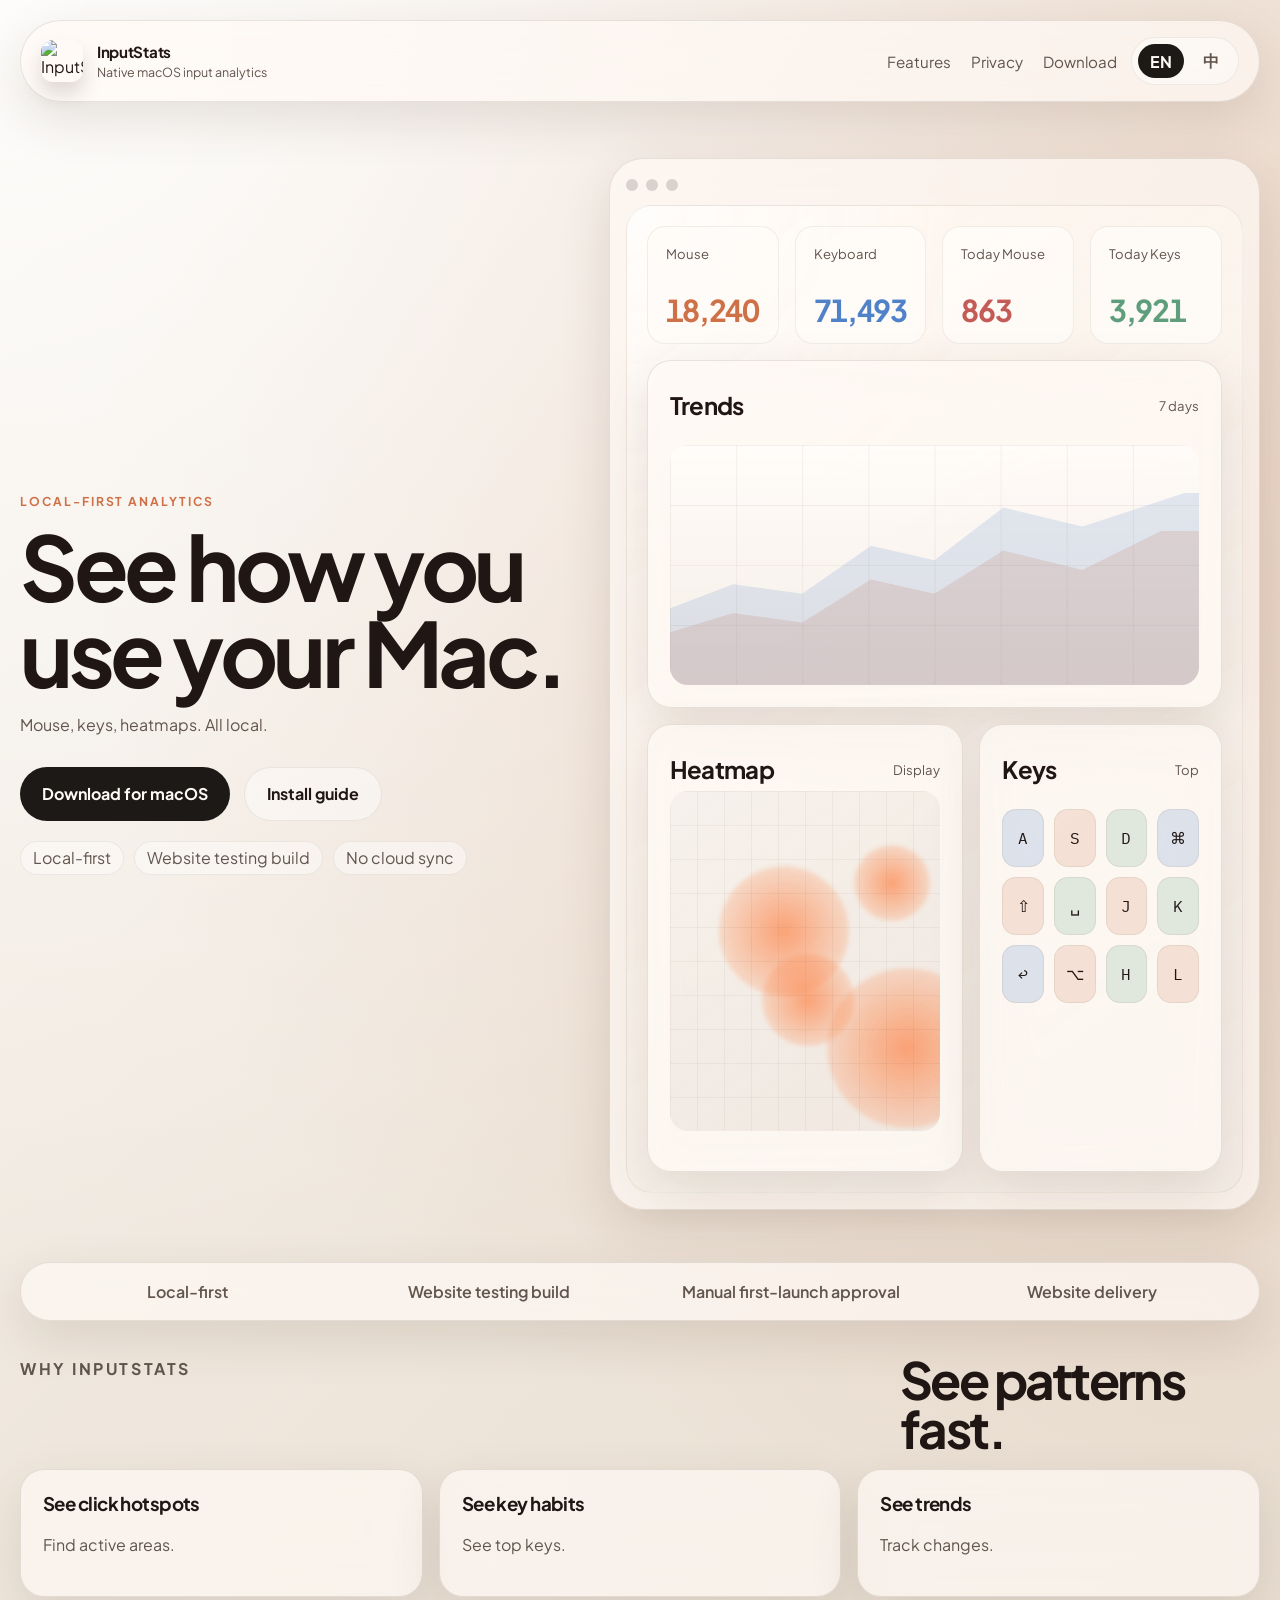
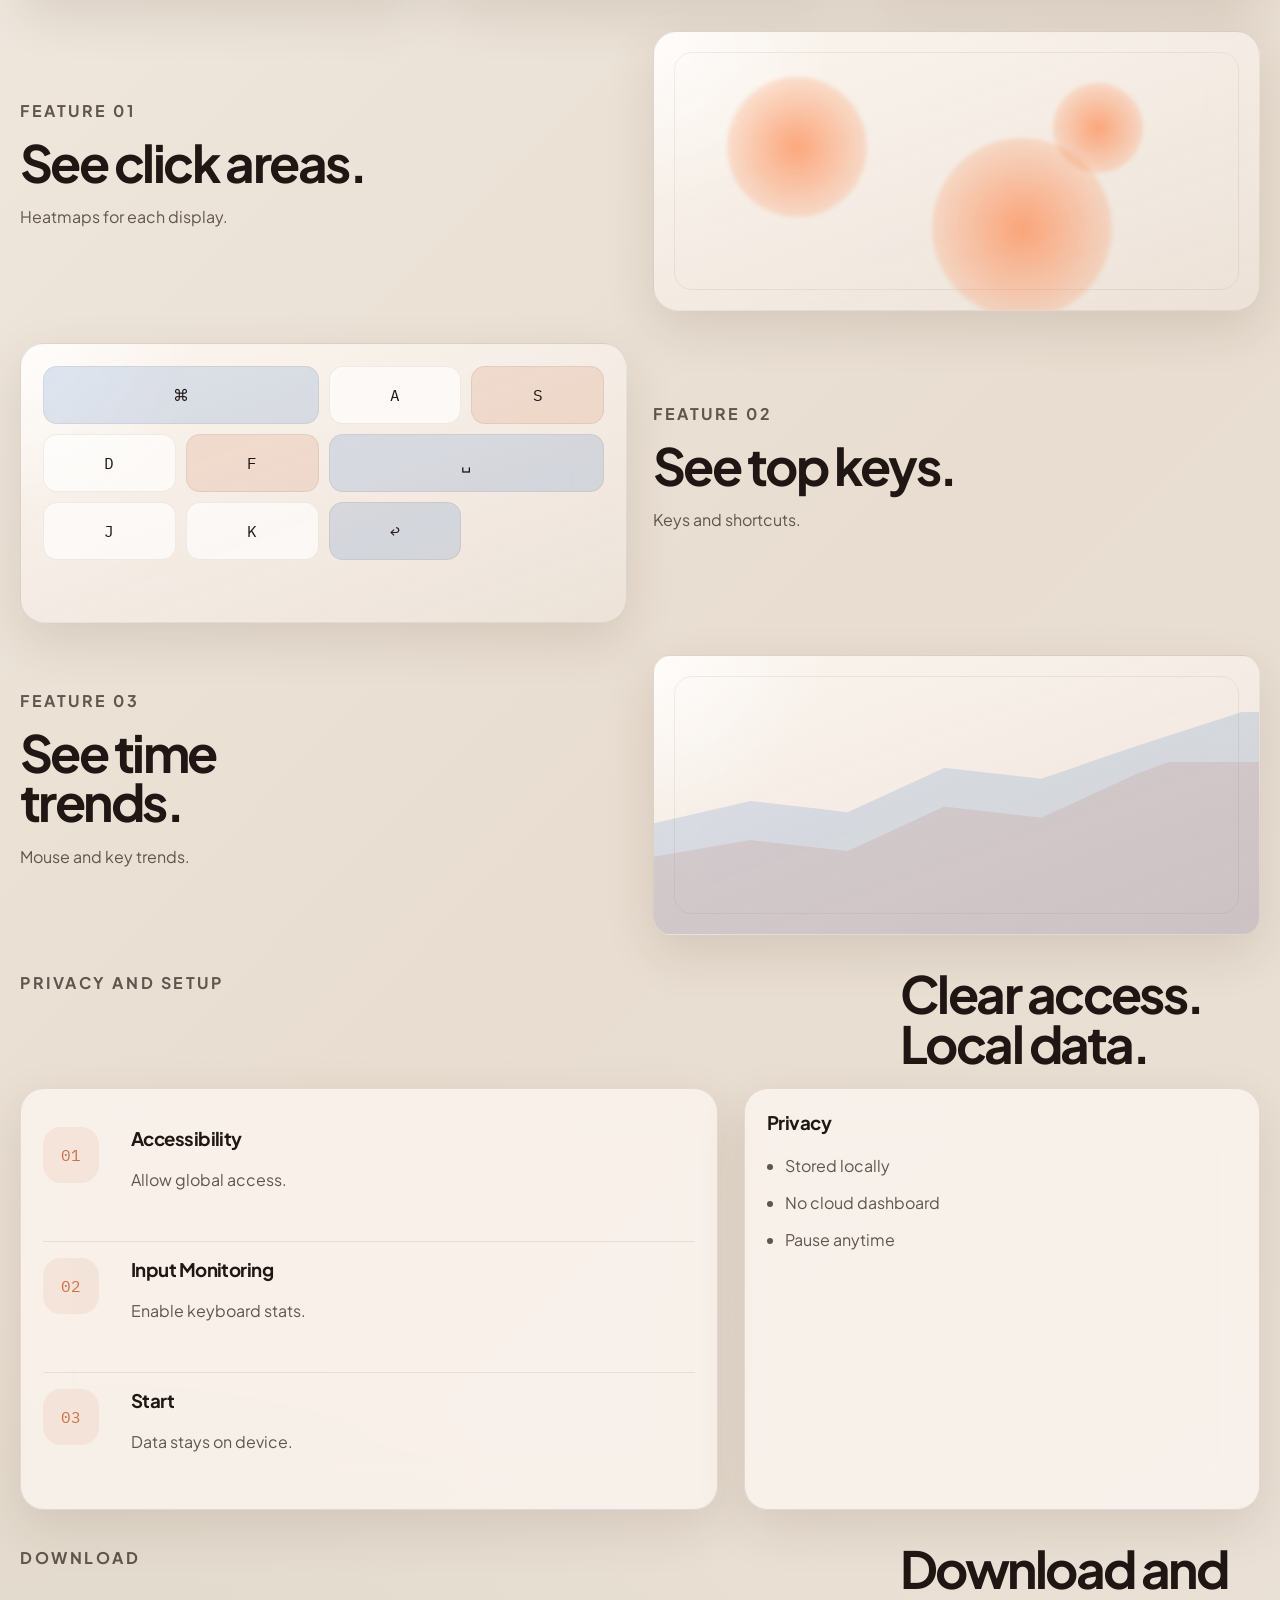
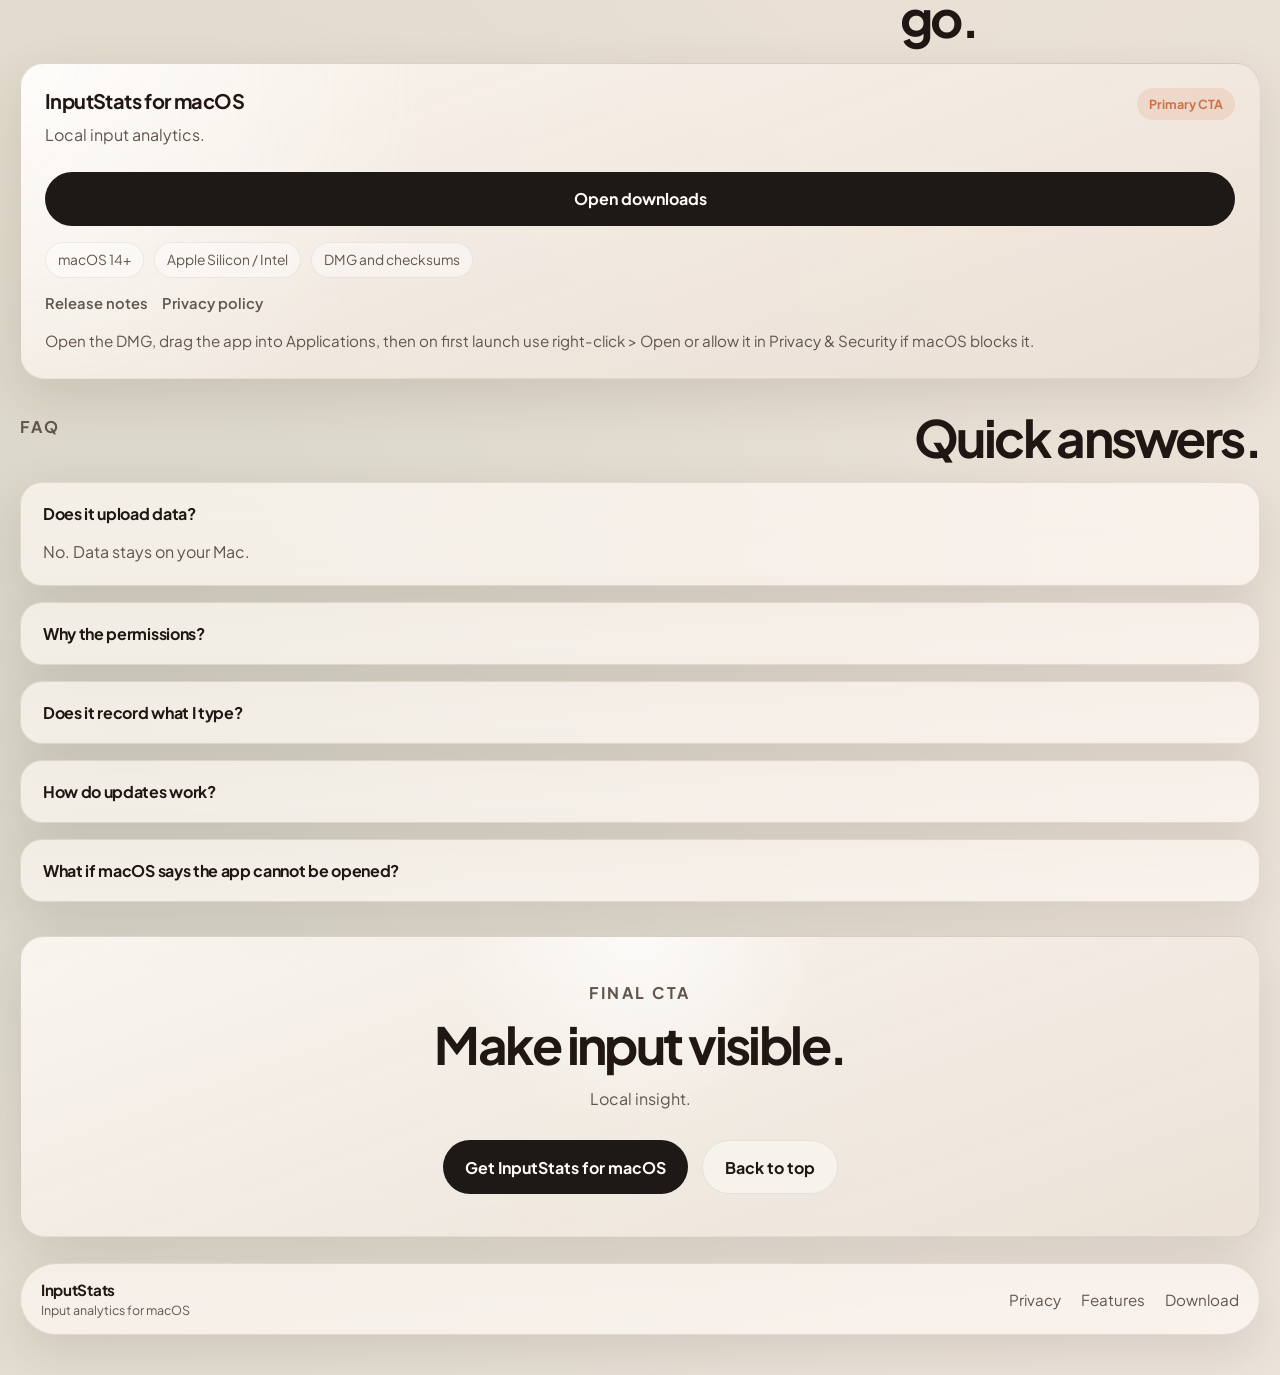
==== index.html @ fe0158f1 "Add downloads landing page" ====
<!DOCTYPE html>
<html lang="en">
<head>
  <meta charset="UTF-8">
  <meta name="viewport" content="width=device-width, initial-scale=1.0">
  <title>InputStats for macOS</title>
  <meta
    name="description"
    content="Track mouse clicks, keyboard usage, and screen heatmaps locally on your Mac with InputStats."
  >
  <meta name="robots" content="index,follow">
  <meta name="theme-color" content="#efe8df">
  <link rel="canonical" href="https://liyuhang1996625.github.io/inputStats-landing-page/">
  <meta property="og:type" content="website">
  <meta property="og:title" content="InputStats for macOS">
  <meta property="og:description" content="Track mouse clicks, keyboard usage, and screen heatmaps locally on your Mac with InputStats.">
  <meta property="og:url" content="https://liyuhang1996625.github.io/inputStats-landing-page/">
  <meta property="og:image" content="https://liyuhang1996625.github.io/inputStats-landing-page/assets/og-image.svg">
  <meta name="twitter:card" content="summary_large_image">
  <meta name="twitter:title" content="InputStats for macOS">
  <meta name="twitter:description" content="Track mouse clicks, keyboard usage, and screen heatmaps locally on your Mac with InputStats.">
  <meta name="twitter:image" content="https://liyuhang1996625.github.io/inputStats-landing-page/assets/og-image.svg">
  <link rel="icon" type="image/png" href="./assets/favicon.png">
  <link rel="apple-touch-icon" href="./assets/app-icon-512.png">
  <link rel="preconnect" href="https://fonts.googleapis.com">
  <link rel="preconnect" href="https://fonts.gstatic.com" crossorigin>
  <link
    href="https://fonts.googleapis.com/css2?family=Plus+Jakarta+Sans:wght@400;500;600;700;800&family=IBM+Plex+Mono:wght@400;500&display=swap"
    rel="stylesheet"
  >
  <link rel="stylesheet" href="./styles.css">
</head>
<body data-lang="en">
  <div class="page-shell">
    <header class="site-header">
      <a class="brand" href="#top" aria-label="InputStats home">
        <img
          src="../XcodeApp/Assets.xcassets/AppIcon.appiconset/icon-128.png"
          alt="InputStats icon"
          width="42"
          height="42"
        >
        <div>
          <strong>InputStats</strong>
          <span data-i18n="brand_tagline">Native macOS input analytics</span>
        </div>
      </a>

      <div class="header-actions">
        <nav class="site-nav" aria-label="Primary">
          <a href="#features" data-i18n="nav_features">Features</a>
          <a href="./privacy.html" data-i18n="nav_privacy">Privacy</a>
          <a href="#download" data-i18n="nav_download">Download</a>
        </nav>

        <div class="lang-switch" role="group" aria-label="Language switch">
          <button class="lang-button is-active" type="button" data-lang-switch="en">EN</button>
          <button class="lang-button" type="button" data-lang-switch="zh">中</button>
        </div>
      </div>
    </header>

    <main id="top">
      <section class="hero">
        <div class="hero-copy">
          <p class="eyebrow" data-i18n="hero_eyebrow">Local-first analytics</p>
          <h1 data-i18n="hero_title">See how you use your Mac.</h1>
          <p class="hero-text" data-i18n="hero_text">Mouse, keyboard, and heatmaps. All local.</p>

          <div class="hero-actions">
            <a class="button button-primary" href="./downloads/" data-i18n="hero_cta_primary">Download for macOS</a>
            <a class="button button-secondary" href="#download" data-i18n="hero_cta_secondary">Install guide</a>
          </div>

          <ul class="hero-points" aria-label="Highlights">
            <li data-i18n="hero_chip_1">Local-first</li>
            <li data-i18n="hero_chip_2">Website testing build</li>
            <li data-i18n="hero_chip_3">No cloud sync</li>
          </ul>
        </div>

        <div class="hero-frame" id="preview" aria-label="InputStats dashboard preview">
          <div class="window-bar">
            <span></span><span></span><span></span>
          </div>

          <div class="dashboard-surface">
            <div class="stat-row">
              <article class="stat-card accent-orange">
                <span data-i18n="preview_stat_mouse">Mouse</span>
                <strong>18,240</strong>
              </article>
              <article class="stat-card accent-blue">
                <span data-i18n="preview_stat_keyboard">Keyboard</span>
                <strong>71,493</strong>
              </article>
              <article class="stat-card accent-red">
                <span data-i18n="preview_stat_today_mouse">Today Mouse</span>
                <strong>863</strong>
              </article>
              <article class="stat-card accent-green">
                <span data-i18n="preview_stat_today_keys">Today Keys</span>
                <strong>3,921</strong>
              </article>
            </div>

            <section class="panel trend-panel">
              <div class="panel-head">
                <h2 data-i18n="preview_trends_title">Trends</h2>
                <span data-i18n="preview_trends_range">7 days</span>
              </div>
              <div class="trend-lines" aria-hidden="true">
                <div class="line line-mouse"></div>
                <div class="line line-keyboard"></div>
              </div>
            </section>

            <div class="preview-grid">
              <section class="panel heatmap-panel">
                <div class="panel-head">
                  <h2 data-i18n="preview_heatmap_title">Heatmap</h2>
                  <span data-i18n="preview_heatmap_meta">Display</span>
                </div>
                <div class="heatmap">
                  <span class="hotspot hot-1"></span>
                  <span class="hotspot hot-2"></span>
                  <span class="hotspot hot-3"></span>
                  <span class="hotspot hot-4"></span>
                  <span class="grid-overlay"></span>
                </div>
              </section>

              <section class="panel keyboard-panel">
                <div class="panel-head">
                  <h2 data-i18n="preview_keys_title">Keys</h2>
                  <span data-i18n="preview_keys_meta">Top</span>
                </div>
                <div class="keyboard-grid" aria-hidden="true">
                  <span class="key heavy">A</span>
                  <span class="key soft">S</span>
                  <span class="key medium">D</span>
                  <span class="key heavy">⌘</span>
                  <span class="key soft">⇧</span>
                  <span class="key medium">␣</span>
                  <span class="key soft">J</span>
                  <span class="key medium">K</span>
                  <span class="key heavy">↩</span>
                  <span class="key soft">⌥</span>
                  <span class="key medium">H</span>
                  <span class="key soft">L</span>
                </div>
              </section>
            </div>
          </div>
        </div>
      </section>

      <section class="trust-strip" aria-label="Product principles">
        <div data-i18n="trust_1">Local-first</div>
        <div data-i18n="trust_2">Website testing build</div>
        <div data-i18n="trust_3">Manual first-launch approval</div>
        <div data-i18n="trust_4">Website delivery</div>
      </section>

      <section class="benefits" id="features">
        <div class="section-heading">
          <p class="eyebrow" data-i18n="benefits_eyebrow">Why InputStats</p>
          <h2 data-i18n="benefits_title">See your input patterns fast.</h2>
        </div>

        <div class="benefit-grid">
          <article class="benefit-card">
            <h3 data-i18n="benefit_1_title">See click hotspots</h3>
            <p data-i18n="benefit_1_text">Find where activity clusters.</p>
          </article>
          <article class="benefit-card">
            <h3 data-i18n="benefit_2_title">See key habits</h3>
            <p data-i18n="benefit_2_text">Spot your most-used keys.</p>
          </article>
          <article class="benefit-card">
            <h3 data-i18n="benefit_3_title">See trends</h3>
            <p data-i18n="benefit_3_text">Compare activity over time.</p>
          </article>
        </div>
      </section>

      <section class="feature-band">
        <article class="feature-row">
          <div class="feature-copy">
            <p class="eyebrow" data-i18n="feature_1_eyebrow">Feature 01</p>
            <h2 data-i18n="feature_1_title">See where clicks happen.</h2>
            <p data-i18n="feature_1_text">Heatmaps across one or more displays.</p>
          </div>
          <div class="mini-card mini-heatmap" aria-hidden="true">
            <span class="mini-hotspot mh-1"></span>
            <span class="mini-hotspot mh-2"></span>
            <span class="mini-hotspot mh-3"></span>
          </div>
        </article>

        <article class="feature-row reverse">
          <div class="feature-copy">
            <p class="eyebrow" data-i18n="feature_2_eyebrow">Feature 02</p>
            <h2 data-i18n="feature_2_title">See which keys matter most.</h2>
            <p data-i18n="feature_2_text">Keys and shortcuts at a glance.</p>
          </div>
          <div class="mini-card mini-keys" aria-hidden="true">
            <span class="mini-key w2 strong">⌘</span>
            <span class="mini-key">A</span>
            <span class="mini-key soft">S</span>
            <span class="mini-key">D</span>
            <span class="mini-key soft">F</span>
            <span class="mini-key w2 strong">␣</span>
            <span class="mini-key">J</span>
            <span class="mini-key">K</span>
            <span class="mini-key strong">↩</span>
          </div>
        </article>

        <article class="feature-row">
          <div class="feature-copy">
            <p class="eyebrow" data-i18n="feature_3_eyebrow">Feature 03</p>
            <h2 data-i18n="feature_3_title">See patterns over time.</h2>
            <p data-i18n="feature_3_text">Mouse and keyboard trends in one view.</p>
          </div>
          <div class="mini-card mini-trend" aria-hidden="true">
            <div class="mini-line l1"></div>
            <div class="mini-line l2"></div>
          </div>
        </article>
      </section>

      <section class="privacy-section" id="privacy">
        <div class="section-heading">
          <p class="eyebrow" data-i18n="privacy_eyebrow">Privacy and setup</p>
          <h2 data-i18n="privacy_title">Clear permissions. Local data.</h2>
        </div>

        <div class="privacy-layout">
          <div class="steps-card">
            <div class="step">
              <span>01</span>
              <div>
                <h3 data-i18n="privacy_step_1_title">Accessibility</h3>
                <p data-i18n="privacy_step_1_text">Allow global access.</p>
              </div>
            </div>
            <div class="step">
              <span>02</span>
              <div>
                <h3 data-i18n="privacy_step_2_title">Input Monitoring</h3>
                <p data-i18n="privacy_step_2_text">Enable keyboard stats.</p>
              </div>
            </div>
            <div class="step">
              <span>03</span>
              <div>
                <h3 data-i18n="privacy_step_3_title">Start</h3>
                <p data-i18n="privacy_step_3_text">Data stays on device.</p>
              </div>
            </div>
          </div>

          <div class="privacy-card">
            <h3 data-i18n="privacy_card_title">Privacy</h3>
            <ul>
              <li data-i18n="privacy_card_1">Stored locally</li>
              <li data-i18n="privacy_card_2">No cloud dashboard</li>
              <li data-i18n="privacy_card_3">Pause or clear anytime</li>
            </ul>
          </div>
        </div>
      </section>

      <section class="download-section" id="download">
        <div class="section-heading">
          <p class="eyebrow" data-i18n="download_eyebrow">Download</p>
          <h2 data-i18n="download_title">Download and start.</h2>
        </div>

        <div class="download-grid download-grid-single">
          <article class="download-card download-primary">
            <div class="download-head">
              <div>
                <h3 data-i18n="download_card_title">InputStats for macOS</h3>
                <p data-i18n="download_card_text">Local input analytics.</p>
              </div>
              <span class="pill" data-i18n="download_pill">Primary CTA</span>
            </div>
            <a class="button button-primary button-block" href="./downloads/" data-i18n="download_button">Open downloads</a>
            <div class="download-meta">
              <span data-i18n="download_meta_1">macOS 14+</span>
              <span data-i18n="download_meta_2">Apple Silicon / Intel</span>
              <span data-i18n="download_meta_3">Website testing build</span>
            </div>
            <div class="download-links">
              <a class="meta-link" href="./releases.html" data-i18n="download_link_notes">Release notes</a>
              <a class="meta-link" href="./privacy.html" data-i18n="download_link_privacy">Privacy policy</a>
            </div>
            <p class="inline-note" data-i18n="download_note">Open the DMG, drag the app into Applications, then on first launch use right-click > Open or allow it in Privacy &amp; Security if macOS blocks it.</p>
          </article>
        </div>
      </section>

      <section class="faq-section">
        <div class="section-heading">
          <p class="eyebrow" data-i18n="faq_eyebrow">FAQ</p>
          <h2 data-i18n="faq_title">Two quick answers.</h2>
        </div>

        <div class="faq-list">
          <details open>
            <summary data-i18n="faq_1_q">Does InputStats upload my activity to the cloud?</summary>
            <p data-i18n="faq_1_a">No. Stats stay on your Mac.</p>
          </details>
          <details>
            <summary data-i18n="faq_2_q">Why does the app request macOS permissions?</summary>
            <p data-i18n="faq_2_a">Global stats require Accessibility and Input Monitoring.</p>
          </details>
          <details>
            <summary data-i18n="faq_3_q">Does the app record what I type?</summary>
            <p data-i18n="faq_3_a">No. It only stores key counts and aggregated click regions, not input content.</p>
          </details>
          <details>
            <summary data-i18n="faq_4_q">How will updates work?</summary>
            <p data-i18n="faq_4_a">Updates are published on this download page. For now, install new versions manually by downloading the latest DMG.</p>
          </details>
          <details>
            <summary data-i18n="faq_5_q">What if macOS says the app cannot be opened?</summary>
            <p data-i18n="faq_5_a">Move the app to Applications, then right-click it and choose Open. If needed, go to System Settings &gt; Privacy &amp; Security and click Open Anyway.</p>
          </details>
        </div>
      </section>

      <section class="final-cta">
        <p class="eyebrow" data-i18n="final_eyebrow">Final CTA</p>
        <h2 data-i18n="final_title">Make input visible.</h2>
        <p data-i18n="final_text">Local insight for daily work.</p>
        <div class="hero-actions">
          <a class="button button-primary" href="./downloads/" data-i18n="final_button_primary">Get InputStats for macOS</a>
          <a class="button button-secondary" href="#top" data-i18n="final_button_secondary">Back to top</a>
        </div>
      </section>
    </main>

    <footer class="site-footer">
      <div>
        <strong>InputStats</strong>
        <span data-i18n="footer_tagline">Input analytics for macOS</span>
      </div>
      <div class="footer-links">
        <a href="./privacy.html" data-i18n="footer_privacy">Privacy</a>
        <a href="#features" data-i18n="footer_features">Features</a>
        <a href="#download" data-i18n="footer_download">Download</a>
      </div>
    </footer>
  </div>
  <script>
    const translations = {
      en: {
        brand_tagline: "Native macOS input analytics",
        nav_features: "Features",
        nav_privacy: "Privacy",
        nav_download: "Download",
        hero_eyebrow: "Local-first analytics",
        hero_title: "See how you use your Mac.",
        hero_text: "Mouse, keys, heatmaps. All local.",
        hero_cta_primary: "Download for macOS",
        hero_cta_secondary: "Install guide",
        hero_chip_1: "Local-first",
        hero_chip_2: "Website testing build",
        hero_chip_3: "No cloud sync",
        preview_stat_mouse: "Mouse",
        preview_stat_keyboard: "Keyboard",
        preview_stat_today_mouse: "Today Mouse",
        preview_stat_today_keys: "Today Keys",
        preview_trends_title: "Trends",
        preview_trends_range: "7 days",
        preview_heatmap_title: "Heatmap",
        preview_heatmap_meta: "Display",
        preview_keys_title: "Keys",
        preview_keys_meta: "Top",
        trust_1: "Local-first",
        trust_2: "Website testing build",
        trust_3: "Manual first-launch approval",
        trust_4: "Website delivery",
        benefits_eyebrow: "Why InputStats",
        benefits_title: "See patterns fast.",
        benefit_1_title: "See click hotspots",
        benefit_1_text: "Find active areas.",
        benefit_2_title: "See key habits",
        benefit_2_text: "See top keys.",
        benefit_3_title: "See trends",
        benefit_3_text: "Track changes.",
        feature_1_eyebrow: "Feature 01",
        feature_1_title: "See click areas.",
        feature_1_text: "Heatmaps for each display.",
        feature_2_eyebrow: "Feature 02",
        feature_2_title: "See top keys.",
        feature_2_text: "Keys and shortcuts.",
        feature_3_eyebrow: "Feature 03",
        feature_3_title: "See time trends.",
        feature_3_text: "Mouse and key trends.",
        privacy_eyebrow: "Privacy and setup",
        privacy_title: "Clear access. Local data.",
        privacy_step_1_title: "Accessibility",
        privacy_step_1_text: "Allow global access.",
        privacy_step_2_title: "Input Monitoring",
        privacy_step_2_text: "Enable keyboard stats.",
        privacy_step_3_title: "Start",
        privacy_step_3_text: "Data stays on device.",
        privacy_card_title: "Privacy",
        privacy_card_1: "Stored locally",
        privacy_card_2: "No cloud dashboard",
        privacy_card_3: "Pause anytime",
        download_eyebrow: "Download",
        download_title: "Download and go.",
        download_card_title: "InputStats for macOS",
        download_card_text: "Local input analytics.",
        download_pill: "Primary CTA",
        download_button: "Open downloads",
        download_meta_1: "macOS 14+",
        download_meta_2: "Apple Silicon / Intel",
        download_meta_3: "DMG and checksums",
        download_link_notes: "Release notes",
        download_link_privacy: "Privacy policy",
        download_note: "Open the DMG, drag the app into Applications, then on first launch use right-click > Open or allow it in Privacy & Security if macOS blocks it.",
        faq_eyebrow: "FAQ",
        faq_title: "Quick answers.",
        faq_1_q: "Does it upload data?",
        faq_1_a: "No. Data stays on your Mac.",
        faq_2_q: "Why the permissions?",
        faq_2_a: "They enable global stats.",
        faq_3_q: "Does it record what I type?",
        faq_3_a: "No. It stores key counts and aggregated click regions, not input content.",
        faq_4_q: "How do updates work?",
        faq_4_a: "Updates are published on this download page. For now, install new versions manually by downloading the latest DMG.",
        faq_5_q: "What if macOS says the app cannot be opened?",
        faq_5_a: "Move the app to Applications, then right-click it and choose Open. If needed, go to System Settings > Privacy & Security and click Open Anyway.",
        final_eyebrow: "Final CTA",
        final_title: "Make input visible.",
        final_text: "Local insight.",
        final_button_primary: "Get InputStats for macOS",
        final_button_secondary: "Back to top",
        footer_tagline: "Input analytics for macOS",
        footer_privacy: "Privacy",
        footer_features: "Features",
        footer_download: "Download"
      },
      zh: {
        brand_tagline: "macOS 原生输入分析",
        nav_features: "功能",
        nav_privacy: "隐私",
        nav_download: "下载",
        hero_eyebrow: "本地优先输入分析",
        hero_title: "看见你如何使用 Mac。",
        hero_text: "鼠标、按键、热力图。全部本地。",
        hero_cta_primary: "下载 macOS 版本",
        hero_cta_secondary: "安装说明",
        hero_chip_1: "本地优先",
        hero_chip_2: "官网测试版",
        hero_chip_3: "不做云同步",
        preview_stat_mouse: "鼠标",
        preview_stat_keyboard: "键盘",
        preview_stat_today_mouse: "今日鼠标",
        preview_stat_today_keys: "今日按键",
        preview_trends_title: "趋势",
        preview_trends_range: "7 天",
        preview_heatmap_title: "热力图",
        preview_heatmap_meta: "显示器",
        preview_keys_title: "按键",
        preview_keys_meta: "高频",
        trust_1: "本地优先",
        trust_2: "官网测试版",
        trust_3: "首次打开需手动确认",
        trust_4: "官网下载",
        benefits_eyebrow: "为什么是 InputStats",
        benefits_title: "更快看见模式。",
        benefit_1_title: "看见点击热点",
        benefit_1_text: "快速找到热点。",
        benefit_2_title: "看见按键习惯",
        benefit_2_text: "找到高频按键。",
        benefit_3_title: "看见趋势变化",
        benefit_3_text: "快速看变化。",
        feature_1_eyebrow: "功能 01",
        feature_1_title: "看见点击区域。",
        feature_1_text: "支持单屏和多屏。",
        feature_2_eyebrow: "功能 02",
        feature_2_title: "看见高频按键。",
        feature_2_text: "按键和快捷键一眼可见。",
        feature_3_eyebrow: "功能 03",
        feature_3_title: "看见时间趋势。",
        feature_3_text: "鼠标和按键一起看。",
        privacy_eyebrow: "隐私与设置",
        privacy_title: "权限清晰，数据本地。",
        privacy_step_1_title: "辅助功能",
        privacy_step_1_text: "允许全局访问。",
        privacy_step_2_title: "输入监控",
        privacy_step_2_text: "启用键盘统计。",
        privacy_step_3_title: "开始使用",
        privacy_step_3_text: "数据保留在设备上。",
        privacy_card_title: "隐私",
        privacy_card_1: "本地存储",
        privacy_card_2: "无需云端面板",
        privacy_card_3: "可随时暂停",
        download_eyebrow: "下载",
        download_title: "下载即可开始。",
        download_card_title: "InputStats for macOS",
        download_card_text: "面向 macOS 的本地输入分析。",
        download_pill: "主要入口",
        download_button: "打开下载页",
        download_meta_1: "macOS 14+",
        download_meta_2: "Apple Silicon / Intel",
        download_meta_3: "DMG 与校验值",
        download_link_notes: "版本说明",
        download_link_privacy: "隐私政策",
        download_note: "下载 DMG 后将应用拖入“应用程序”。如果 macOS 阻止打开，请右键应用选择“打开”，或到“隐私与安全性”里点“仍要打开”。",
        faq_eyebrow: "常见问题",
        faq_title: "快速说明。",
        faq_1_q: "会上传数据吗？",
        faq_1_a: "不会。数据保存在本机。",
        faq_2_q: "为什么要权限？",
        faq_2_a: "用于全局输入统计。",
        faq_3_q: "会记录我输入的内容吗？",
        faq_3_a: "不会。应用只保存按键次数和聚合后的点击热区，不保存输入内容。",
        faq_4_q: "后续如何更新？",
        faq_4_a: "新版本会发布在这个下载页，当前需要你手动下载最新 DMG 覆盖安装。",
        faq_5_q: "如果 macOS 提示应用无法打开怎么办？",
        faq_5_a: "先把应用拖到“应用程序”，然后右键选择“打开”。如果仍被拦截，到“系统设置 > 隐私与安全性”里点“仍要打开”。",
        final_eyebrow: "最后一步",
        final_title: "让输入变得可见。",
        final_text: "给工作一个本地视角。",
        final_button_primary: "获取 macOS 版本",
        final_button_secondary: "回到顶部",
        footer_tagline: "macOS 输入分析工具",
        footer_privacy: "隐私",
        footer_features: "功能",
        footer_download: "下载"
      }
    };

    const root = document.documentElement;
    const body = document.body;
    const buttons = document.querySelectorAll("[data-lang-switch]");
    const nodes = document.querySelectorAll("[data-i18n]");

    function applyLanguage(lang) {
      const next = translations[lang] ? lang : "en";
      root.lang = next;
      body.dataset.lang = next;
      localStorage.setItem("inputstats-lang", next);

      nodes.forEach((node) => {
        const key = node.dataset.i18n;
        if (translations[next][key]) {
          node.textContent = translations[next][key];
        }
      });

      buttons.forEach((button) => {
        button.classList.toggle("is-active", button.dataset.langSwitch === next);
      });
    }

    buttons.forEach((button) => {
      button.addEventListener("click", () => applyLanguage(button.dataset.langSwitch));
    });

    applyLanguage(localStorage.getItem("inputstats-lang") || "en");
  </script>
</body>
</html>
---- styles.css ----
:root {
  --bg: #efe8df;
  --bg-deep: #ddd0c0;
  --surface: rgba(255, 250, 245, 0.68);
  --surface-strong: rgba(255, 252, 248, 0.84);
  --line: rgba(66, 49, 36, 0.12);
  --text: #201714;
  --muted: #61554d;
  --orange: #cf7147;
  --blue: #4f82c9;
  --green: #5f9e7d;
  --red: #c35c57;
  --shadow: 0 18px 50px rgba(63, 42, 27, 0.12);
  --radius-xl: 34px;
  --radius-lg: 24px;
  --radius-md: 18px;
  --max-width: 1240px;
}

* {
  box-sizing: border-box;
}

html {
  scroll-behavior: smooth;
}

body {
  margin: 0;
  font-family: "Plus Jakarta Sans", sans-serif;
  color: var(--text);
  background:
    radial-gradient(circle at top left, rgba(255, 255, 255, 0.8), transparent 28%),
    radial-gradient(circle at 85% 12%, rgba(207, 113, 71, 0.18), transparent 24%),
    radial-gradient(circle at 10% 86%, rgba(95, 158, 125, 0.14), transparent 24%),
    linear-gradient(135deg, #f6f1ea 0%, #e8ddd0 52%, #ece4db 100%);
  min-height: 100vh;
}

body[data-lang="zh"] {
  font-family: "PingFang SC", "Hiragino Sans GB", "Noto Sans SC", "Microsoft YaHei", sans-serif;
}

a {
  color: inherit;
  text-decoration: none;
}

img {
  display: block;
  max-width: 100%;
}

.page-shell {
  width: min(calc(100% - 40px), var(--max-width));
  margin: 0 auto;
  padding: 20px 0 40px;
}

.site-header,
.site-footer,
.trust-strip,
.proof-strip article,
.benefit-card,
.panel,
.mini-card,
.steps-card,
.privacy-card,
.download-card,
.faq-list details,
.final-cta,
.hero-frame {
  backdrop-filter: blur(22px);
  -webkit-backdrop-filter: blur(22px);
  background: var(--surface);
  border: 1px solid var(--line);
  box-shadow: var(--shadow);
}

.site-header,
.site-footer {
  display: flex;
  align-items: center;
  justify-content: space-between;
  padding: 16px 20px;
  border-radius: 999px;
}

.brand {
  display: inline-flex;
  align-items: center;
  gap: 14px;
}

.brand strong,
.site-footer strong {
  display: block;
  font-size: 0.95rem;
  letter-spacing: -0.02em;
}

.brand span,
.site-footer span {
  display: block;
  margin-top: 3px;
  color: var(--muted);
  font-size: 0.78rem;
}

.brand img {
  border-radius: 12px;
  box-shadow: 0 12px 20px rgba(59, 38, 24, 0.16);
}

.site-nav,
.footer-links {
  display: inline-flex;
  align-items: center;
  gap: 20px;
  color: var(--muted);
  font-size: 0.95rem;
}

.header-actions {
  display: inline-flex;
  align-items: center;
  gap: 14px;
}

.lang-switch {
  display: inline-flex;
  align-items: center;
  gap: 6px;
  padding: 6px;
  border-radius: 999px;
  background: rgba(255, 255, 255, 0.42);
  border: 1px solid rgba(66, 49, 36, 0.08);
}

.lang-button {
  min-width: 42px;
  height: 34px;
  padding: 0 12px;
  border: 0;
  border-radius: 999px;
  background: transparent;
  color: var(--muted);
  font: inherit;
  font-weight: 700;
  cursor: pointer;
}

.lang-button.is-active {
  background: #1d1916;
  color: #fffaf5;
}

.site-nav a,
.footer-links a {
  transition: color 180ms ease;
}

.site-nav a:hover,
.footer-links a:hover {
  color: var(--text);
}

.hero,
.feature-row,
.privacy-layout {
  display: grid;
  gap: 26px;
}

.hero {
  grid-template-columns: 1.02fr 1.18fr;
  align-items: center;
  padding: 56px 0 34px;
}

.hero-copy,
.hero-frame {
  min-width: 0;
}

.hero-copy {
  max-width: 100%;
}

.hero-frame {
  width: 100%;
  justify-self: end;
}

.hero-copy h1,
.section-heading h2,
.feature-copy h2,
.final-cta h2 {
  margin: 0;
  line-height: 0.96;
  letter-spacing: -0.05em;
}

.hero-copy h1 {
  font-size: clamp(3.2rem, 7vw, 6.6rem);
  max-width: 10ch;
}

body[data-lang="zh"] .hero-copy h1 {
  max-width: none;
  white-space: nowrap;
  font-size: clamp(2.05rem, 4.1vw, 4.35rem);
  line-height: 1.06;
  letter-spacing: -0.03em;
}

body[data-lang="zh"] .hero {
  grid-template-columns: minmax(0, 1fr) minmax(480px, 540px);
  column-gap: 24px;
}

body[data-lang="zh"] .hero-copy {
  max-width: 760px;
}

body[data-lang="zh"] .hero-frame {
  min-width: 480px;
  max-width: 540px;
}

.eyebrow {
  margin: 0 0 14px;
  color: var(--orange);
  font-size: 0.76rem;
  font-weight: 700;
  letter-spacing: 0.16em;
  text-transform: uppercase;
}

.hero-text,
.section-heading p,
.feature-copy p,
.final-cta p,
.benefit-card p,
.privacy-card li,
.step p {
  color: var(--muted);
  line-height: 1.7;
  font-size: 1rem;
}

body[data-lang="zh"] .eyebrow {
  letter-spacing: 0.08em;
}

.hero-actions {
  display: flex;
  flex-wrap: wrap;
  gap: 14px;
  margin-top: 28px;
}

.button {
  display: inline-flex;
  align-items: center;
  justify-content: center;
  min-height: 54px;
  padding: 0 22px;
  border-radius: 999px;
  font-weight: 700;
  transition: transform 180ms ease, background-color 180ms ease;
}

.button:hover {
  transform: translateY(-1px);
}

.button-primary {
  background: #1d1916;
  color: #fffaf5;
}

.button-secondary {
  background: rgba(255, 255, 255, 0.42);
  border: 1px solid rgba(44, 28, 16, 0.08);
}

.hero-points {
  list-style: none;
  padding: 0;
  margin: 20px 0 0;
  display: flex;
  flex-wrap: wrap;
  gap: 10px;
}

.hero-points li {
  display: inline-flex;
  align-items: center;
  min-height: 34px;
  padding: 0 12px;
  border-radius: 999px;
  background: rgba(255, 255, 255, 0.42);
  border: 1px solid rgba(66, 49, 36, 0.08);
  color: var(--muted);
}

.hero-points li::before {
  content: none;
}

.hero-frame {
  padding: 16px;
  border-radius: var(--radius-xl);
}

.window-bar {
  display: flex;
  gap: 8px;
  padding: 4px 0 14px;
}

.window-bar span {
  width: 12px;
  height: 12px;
  border-radius: 50%;
  background: rgba(32, 23, 20, 0.16);
}

.dashboard-surface {
  border-radius: calc(var(--radius-xl) - 8px);
  background:
    radial-gradient(circle at top left, rgba(255, 255, 255, 0.72), transparent 30%),
    linear-gradient(145deg, rgba(255, 248, 241, 0.92), rgba(243, 236, 229, 0.78));
  padding: 20px;
  border: 1px solid rgba(92, 67, 46, 0.08);
}

.stat-row,
.preview-grid,
.benefit-grid {
  display: grid;
  gap: 16px;
}

.stat-row {
  grid-template-columns: repeat(4, minmax(0, 1fr));
}

.stat-card {
  display: flex;
  flex-direction: column;
  justify-content: space-between;
  min-height: 118px;
  padding: 18px;
  border-radius: var(--radius-md);
  background: var(--surface-strong);
  border: 1px solid rgba(66, 49, 36, 0.08);
}

.stat-card span,
.panel-head span {
  color: var(--muted);
  font-size: 0.82rem;
}

.stat-card span,
.panel-head h2,
.panel-head span {
  white-space: nowrap;
}

body[data-lang="zh"] .stat-card span,
body[data-lang="zh"] .panel-head span {
  font-size: 0.76rem;
}

.stat-card strong {
  display: block;
  margin-top: 18px;
  width: 100%;
  min-width: 0;
  font-size: clamp(1.3rem, 2.35vw, 1.95rem);
  line-height: 0.92;
  letter-spacing: -0.045em;
  font-variant-numeric: tabular-nums;
}

.accent-orange strong { color: var(--orange); }
.accent-blue strong { color: var(--blue); }
.accent-red strong { color: var(--red); }
.accent-green strong { color: var(--green); }

.trend-panel {
  margin-top: 16px;
}

.panel,
.mini-card,
.benefit-card,
.steps-card,
.privacy-card,
.final-cta {
  border-radius: var(--radius-lg);
  padding: 22px;
}

.proof-strip article,
.benefit-card,
.steps-card,
.privacy-card,
.download-card,
.faq-list details {
  transition: transform 150ms ease, box-shadow 150ms ease, border-color 150ms ease;
}

.proof-strip article:hover,
.benefit-card:hover,
.steps-card:hover,
.privacy-card:hover,
.download-card:hover,
.faq-list details:hover {
  transform: translateY(-2px);
  box-shadow: 0 18px 36px rgba(63, 42, 27, 0.14);
  border-color: rgba(66, 49, 36, 0.18);
}

.panel-head,
.section-heading {
  display: flex;
  align-items: center;
  justify-content: space-between;
  gap: 20px;
}

.panel-head {
  min-height: 44px;
}

.panel-head h2,
.benefit-card h3,
.step h3,
.privacy-card h3 {
  margin: 0;
  letter-spacing: -0.03em;
}


.trend-lines,
.mini-trend {
  position: relative;
  overflow: hidden;
  min-height: 240px;
  margin-top: 18px;
  border-radius: 18px;
  background:
    linear-gradient(rgba(66, 49, 36, 0.06) 1px, transparent 1px),
    linear-gradient(90deg, rgba(66, 49, 36, 0.06) 1px, transparent 1px),
    linear-gradient(180deg, rgba(255, 255, 255, 0.46), rgba(238, 229, 221, 0.56));
  background-size: 100% 25%, 12.5% 100%, auto;
}

.line,
.mini-line {
  position: absolute;
  inset: auto 0 0 0;
  height: 100%;
}

.line-mouse {
  background: linear-gradient(180deg, transparent 36%, rgba(207, 113, 71, 0.18) 36%);
  clip-path: polygon(0% 78%, 12% 70%, 25% 74%, 38% 56%, 50% 62%, 63% 44%, 78% 52%, 100% 28%, 100% 100%, 0% 100%);
}

.line-keyboard {
  background: linear-gradient(180deg, transparent 20%, rgba(79, 130, 201, 0.16) 20%);
  clip-path: polygon(0% 68%, 12% 58%, 25% 62%, 38% 42%, 50% 48%, 63% 26%, 78% 34%, 100% 18%, 100% 100%, 0% 100%);
}

.preview-grid {
  grid-template-columns: 1.2fr 0.92fr;
  margin-top: 16px;
  align-items: stretch;
}

.preview-grid > * {
  min-width: 0;
}

.heatmap {
  position: relative;
  min-height: 340px;
  overflow: hidden;
  border-radius: 18px;
  background: linear-gradient(145deg, rgba(245, 240, 234, 0.88), rgba(232, 223, 214, 0.66));
}

.grid-overlay {
  position: absolute;
  inset: 0;
  background-image:
    linear-gradient(rgba(90, 70, 52, 0.06) 1px, transparent 1px),
    linear-gradient(90deg, rgba(90, 70, 52, 0.06) 1px, transparent 1px);
  background-size: 10% 10%;
}

.hotspot,
.mini-hotspot {
  position: absolute;
  border-radius: 50%;
  filter: blur(2px);
  opacity: 0.9;
}

.hotspot {
  background: radial-gradient(circle, rgba(255, 122, 57, 0.72), rgba(255, 122, 57, 0));
}

.hot-1 { width: 130px; height: 130px; top: 22%; left: 18%; }
.hot-2 { width: 160px; height: 160px; top: 52%; left: 58%; }
.hot-3 { width: 92px; height: 92px; top: 48%; left: 34%; }
.hot-4 { width: 76px; height: 76px; top: 16%; left: 68%; }

.keyboard-grid,
.mini-keys {
  display: grid;
  gap: 10px;
  grid-template-columns: repeat(4, minmax(0, 1fr));
  grid-auto-rows: 58px;
  align-content: start;
  margin-top: 18px;
}

.keyboard-panel,
.heatmap-panel {
  display: flex;
  flex-direction: column;
}

.keyboard-panel .keyboard-grid {
  min-height: 340px;
}

.key,
.mini-key {
  display: grid;
  place-items: center;
  min-height: 58px;
  border-radius: 14px;
  background: rgba(255, 255, 255, 0.64);
  border: 1px solid rgba(69, 49, 35, 0.08);
  font-family: "IBM Plex Mono", monospace;
  color: var(--text);
}

.key.heavy,
.mini-key.strong {
  background: rgba(79, 130, 201, 0.18);
}

.key.medium {
  background: rgba(95, 158, 125, 0.18);
}

.key.soft,
.mini-key.soft {
  background: rgba(207, 113, 71, 0.16);
}

.mini-key.w2 {
  grid-column: span 2;
}

.trust-strip {
  margin-top: 18px;
  padding: 18px 22px;
  border-radius: 999px;
  display: grid;
  grid-template-columns: repeat(4, minmax(0, 1fr));
  gap: 12px;
  text-align: center;
  color: var(--muted);
  font-weight: 600;
}

.proof-strip,
.download-grid,
.faq-list {
  display: grid;
  gap: 16px;
}

.proof-strip {
  grid-template-columns: repeat(3, minmax(0, 1fr));
  margin-top: 16px;
}

.proof-strip article {
  border-radius: 22px;
  padding: 18px;
  text-align: center;
}

.proof-strip strong {
  display: block;
  font-size: 1rem;
  letter-spacing: -0.02em;
}

.benefits,
.privacy-section,
.download-section,
.faq-section,
.final-cta,
.feature-band {
  margin-top: 34px;
}

.section-heading {
  align-items: start;
}

.section-heading h2,
.feature-copy h2,
.final-cta h2 {
  font-size: clamp(2rem, 4vw, 3.4rem);
  max-width: 10ch;
}

body[data-lang="zh"] .section-heading h2,
body[data-lang="zh"] .feature-copy h2,
body[data-lang="zh"] .final-cta h2 {
  max-width: none;
  white-space: nowrap;
  line-height: 1.14;
  letter-spacing: -0.025em;
}

body[data-lang="zh"] .benefit-card h3,
body[data-lang="zh"] .step h3,
body[data-lang="zh"] .privacy-card h3,
body[data-lang="zh"] .download-card h3,
body[data-lang="zh"] .faq-list summary,
body[data-lang="zh"] .panel-head h2 {
  white-space: nowrap;
}

body[data-lang="en"] .hero-copy h1,
body[data-lang="en"] .section-heading h2,
body[data-lang="en"] .feature-copy h2,
body[data-lang="en"] .final-cta h2 {
  white-space: normal;
}

.section-heading p {
  max-width: 58ch;
}

.benefit-grid {
  grid-template-columns: repeat(3, minmax(0, 1fr));
  margin-top: 16px;
}

.feature-row {
  grid-template-columns: 1fr 1fr;
  align-items: center;
  margin-top: 14px;
}

.feature-row.reverse .feature-copy {
  order: 2;
}

.feature-row.reverse .mini-card {
  order: 1;
}

.mini-card {
  min-height: 280px;
  position: relative;
  overflow: hidden;
  display: grid;
  align-items: stretch;
  background:
    radial-gradient(circle at top left, rgba(255, 255, 255, 0.7), transparent 26%),
    linear-gradient(160deg, rgba(255, 250, 245, 0.82), rgba(237, 227, 218, 0.76));
}

.mini-heatmap::before,
.mini-trend::before {
  content: "";
  position: absolute;
  inset: 20px;
  border-radius: 18px;
  border: 1px solid rgba(84, 59, 37, 0.08);
}

.mini-hotspot {
  background: radial-gradient(circle, rgba(255, 122, 57, 0.68), rgba(255, 122, 57, 0));
}

.mh-1 { width: 140px; height: 140px; top: 16%; left: 12%; }
.mh-2 { width: 180px; height: 180px; top: 38%; left: 46%; }
.mh-3 { width: 90px; height: 90px; top: 18%; left: 66%; }

.mini-trend {
  min-height: 280px;
}

.l1 {
  background: linear-gradient(180deg, transparent 38%, rgba(207, 113, 71, 0.16) 38%);
  clip-path: polygon(0% 72%, 16% 66%, 32% 70%, 48% 54%, 64% 58%, 80% 42%, 100% 26%, 100% 100%, 0% 100%);
}

.l2 {
  background: linear-gradient(180deg, transparent 20%, rgba(79, 130, 201, 0.18) 20%);
  clip-path: polygon(0% 60%, 16% 52%, 32% 56%, 48% 40%, 64% 44%, 80% 32%, 100% 18%, 100% 100%, 0% 100%);
}

.steps-card {
  display: grid;
  gap: 16px;
}

.step {
  display: grid;
  grid-template-columns: 72px 1fr;
  gap: 16px;
  align-items: start;
  min-height: 96px;
  padding: 16px 0;
}

body[data-lang="zh"] .step {
  min-height: 108px;
}

.step + .step {
  border-top: 1px solid rgba(80, 57, 41, 0.1);
}

.step span {
  display: inline-grid;
  place-items: center;
  width: 56px;
  height: 56px;
  border-radius: 18px;
  font-family: "IBM Plex Mono", monospace;
  color: var(--orange);
  background: rgba(207, 113, 71, 0.1);
}

.privacy-layout {
  grid-template-columns: 1.15fr 0.85fr;
  margin-top: 20px;
}

.privacy-card ul {
  margin: 18px 0 0;
  padding-left: 18px;
}

.privacy-card li + li {
  margin-top: 10px;
}

.download-grid {
  grid-template-columns: repeat(2, minmax(0, 1fr));
  margin-top: 20px;
}

.download-card {
  border-radius: var(--radius-lg);
  padding: 24px;
}

.download-primary {
  background:
    radial-gradient(circle at top left, rgba(255, 255, 255, 0.72), transparent 32%),
    linear-gradient(160deg, rgba(255, 249, 244, 0.82), rgba(234, 222, 211, 0.78));
}

.download-card h3 {
  margin: 0;
  font-size: 1.25rem;
  letter-spacing: -0.03em;
}

.download-head {
  display: flex;
  align-items: start;
  justify-content: space-between;
  gap: 14px;
}

.download-head p {
  margin: 8px 0 0;
  color: var(--muted);
  line-height: 1.7;
}

.pill {
  display: inline-flex;
  align-items: center;
  min-height: 32px;
  padding: 0 12px;
  border-radius: 999px;
  background: rgba(207, 113, 71, 0.14);
  color: var(--orange);
  font-size: 0.78rem;
  font-weight: 700;
  white-space: nowrap;
}

.button-block {
  display: flex;
  width: 100%;
  margin-top: 24px;
}

.download-meta {
  display: flex;
  flex-wrap: wrap;
  gap: 10px;
  margin-top: 16px;
}

.download-meta span {
  display: inline-flex;
  align-items: center;
  min-height: 36px;
  padding: 0 12px;
  border-radius: 999px;
  background: rgba(255, 255, 255, 0.42);
  border: 1px solid rgba(66, 49, 36, 0.08);
  color: var(--muted);
  font-size: 0.86rem;
}

.download-grid-single {
  grid-template-columns: 1fr;
}

.download-links {
  display: flex;
  flex-wrap: wrap;
  gap: 14px;
  margin-top: 16px;
}

.meta-link {
  color: var(--muted);
  font-size: 0.92rem;
  font-weight: 600;
}

.meta-link:hover {
  color: var(--text);
}

.inline-note {
  margin: 16px 0 0;
  color: var(--muted);
  line-height: 1.7;
  font-size: 0.95rem;
}

.faq-list {
  margin-top: 20px;
}

.faq-list details {
  border-radius: 22px;
  padding: 20px 22px;
}

.faq-list summary {
  cursor: pointer;
  list-style: none;
  font-weight: 700;
  letter-spacing: -0.02em;
}

.faq-list summary::-webkit-details-marker {
  display: none;
}

.faq-list p {
  margin: 14px 0 0;
  color: var(--muted);
  line-height: 1.7;
}

.final-cta {
  text-align: center;
  padding: 42px 24px;
  background:
    radial-gradient(circle at top center, rgba(255, 255, 255, 0.72), transparent 28%),
    linear-gradient(160deg, rgba(255, 251, 247, 0.82), rgba(235, 225, 214, 0.78));
}

.final-cta h2,
.final-cta p {
  max-width: 15ch;
  margin-left: auto;
  margin-right: auto;
}

.final-cta p {
  max-width: 58ch;
}

.final-cta .hero-actions {
  justify-content: center;
}

.site-footer {
  margin-top: 26px;
}

.doc-shell {
  width: min(calc(100% - 40px), 920px);
  margin: 0 auto;
  padding: 28px 0 56px;
}

.back-link {
  display: inline-flex;
  align-items: center;
  gap: 10px;
  min-height: 42px;
  padding: 0 16px;
  border-radius: 999px;
  background: rgba(255, 255, 255, 0.42);
  border: 1px solid rgba(66, 49, 36, 0.08);
  color: var(--muted);
  font-weight: 700;
}

.doc-hero,
.doc-card {
  backdrop-filter: blur(22px);
  -webkit-backdrop-filter: blur(22px);
  background: var(--surface);
  border: 1px solid var(--line);
  box-shadow: var(--shadow);
  border-radius: var(--radius-xl);
}

.doc-hero {
  padding: 28px;
  margin-top: 22px;
}

.doc-hero h1,
.doc-card h2 {
  margin: 0;
  letter-spacing: -0.04em;
}

.doc-hero p,
.doc-card p,
.doc-card li {
  color: var(--muted);
  line-height: 1.8;
}

.doc-grid {
  display: grid;
  gap: 18px;
  margin-top: 18px;
}

.doc-card {
  padding: 24px;
}

.doc-card ul {
  margin: 14px 0 0;
  padding-left: 20px;
}

.doc-card li + li {
  margin-top: 10px;
}

.doc-meta {
  display: flex;
  flex-wrap: wrap;
  gap: 10px;
  margin-top: 18px;
}

@media (max-width: 1080px) {
  .hero,
  .feature-row,
  .privacy-layout,
  .preview-grid,
  .download-grid {
    grid-template-columns: 1fr;
  }

  body[data-lang="zh"] .hero {
    grid-template-columns: 1fr;
  }

  body[data-lang="zh"] .hero-frame {
    max-width: none;
  }

  .header-actions {
    width: 100%;
    justify-content: flex-end;
  }

  .stat-row,
  .benefit-grid,
  .proof-strip {
    grid-template-columns: repeat(2, minmax(0, 1fr));
  }

  .feature-row.reverse .feature-copy,
  .feature-row.reverse .mini-card {
    order: initial;
  }

  .section-heading,
  .panel-head {
    flex-direction: column;
    align-items: start;
  }

  .stat-card strong {
    font-size: clamp(1.25rem, 3.8vw, 1.75rem);
  }
}

@media (max-width: 720px) {
  .page-shell {
    width: min(calc(100% - 24px), var(--max-width));
    padding-top: 12px;
  }

  .site-header,
  .site-footer,
  .header-actions,
  .site-nav,
  .footer-links,
  .trust-strip,
  .hero-actions {
    flex-direction: column;
    align-items: stretch;
  }

  .site-header,
  .site-footer {
    border-radius: 28px;
  }

  .site-nav,
  .footer-links,
  .lang-switch {
    gap: 12px;
    text-align: center;
  }

  .hero {
    padding-top: 36px;
  }

  .hero-copy h1 {
    max-width: none;
    font-size: 3.2rem;
  }

  .stat-row,
  .benefit-grid,
  .trust-strip,
  .proof-strip {
    grid-template-columns: 1fr;
  }

  .heatmap,
  .keyboard-panel .keyboard-grid {
    min-height: 280px;
  }

  .dashboard-surface,
  .hero-frame,
  .panel,
  .mini-card,
  .benefit-card,
  .steps-card,
  .privacy-card,
  .final-cta {
    padding: 18px;
  }

  .step {
    grid-template-columns: 1fr;
  }
}
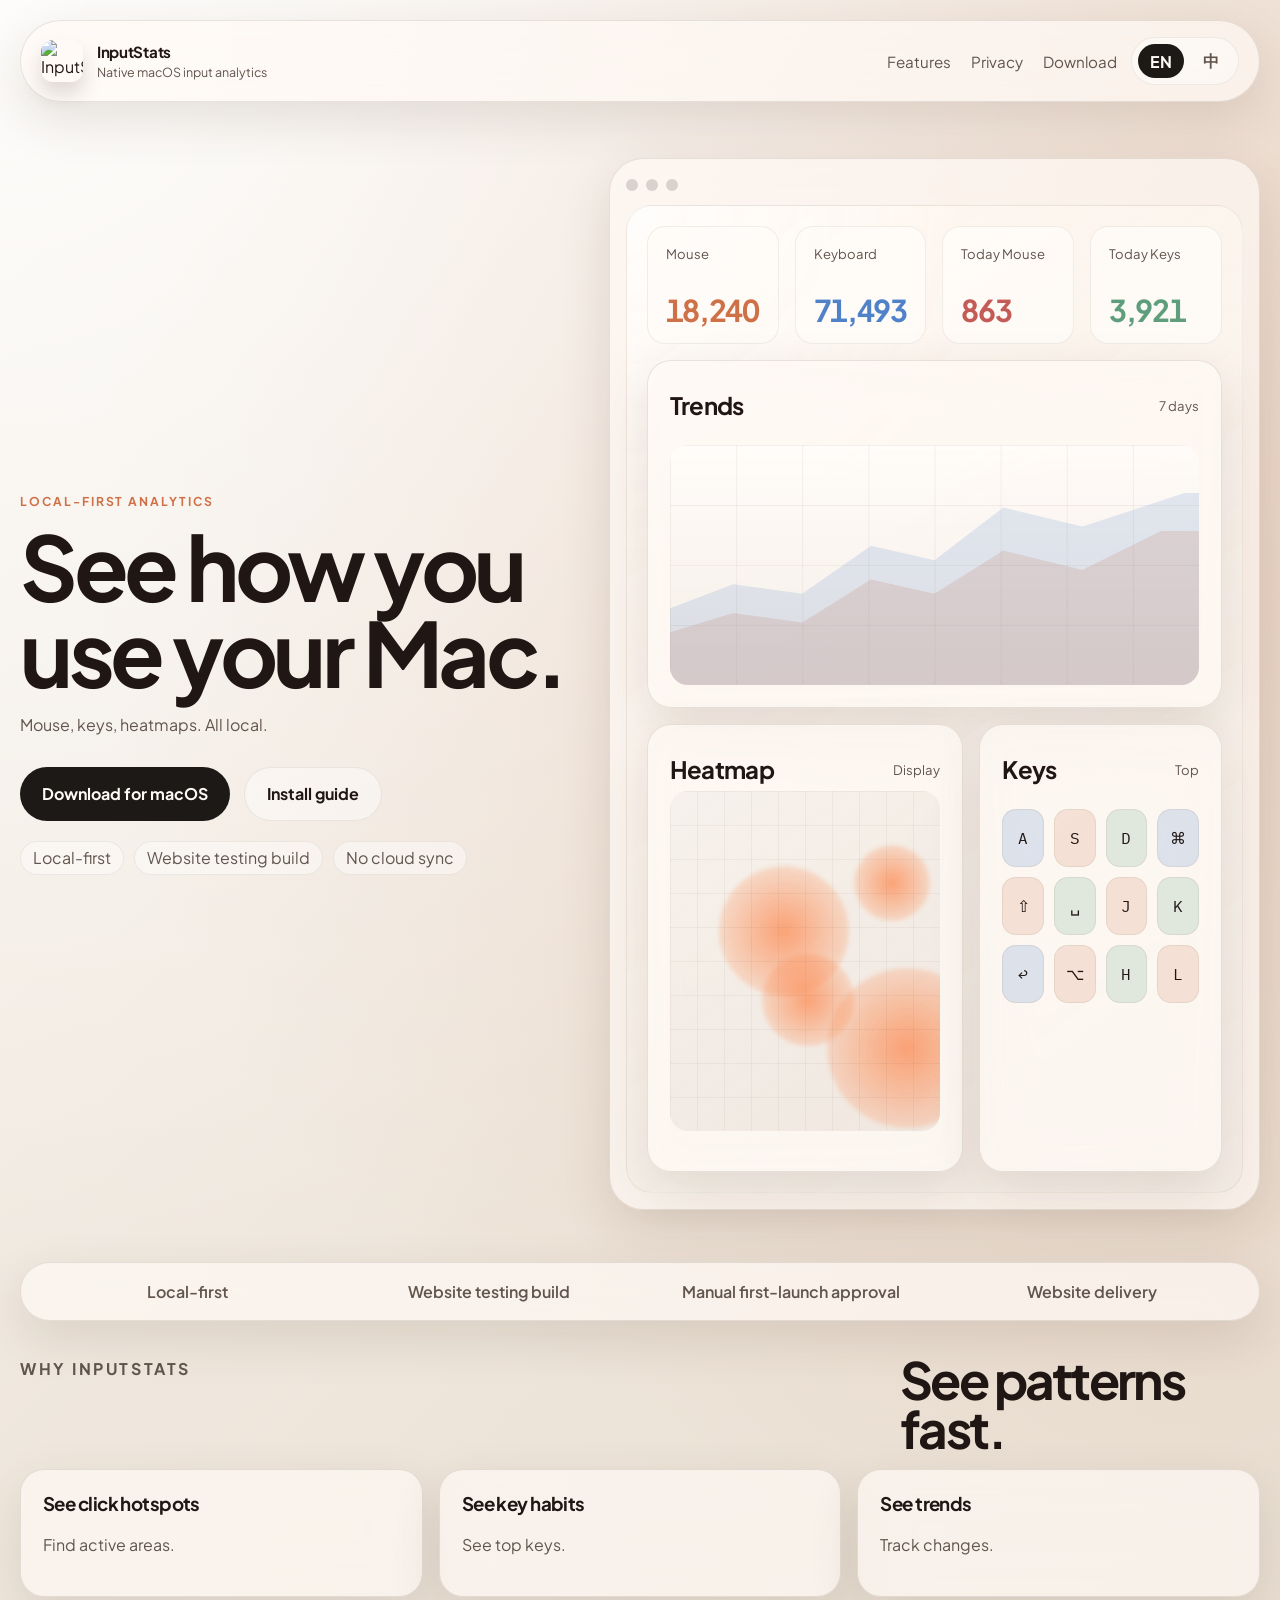
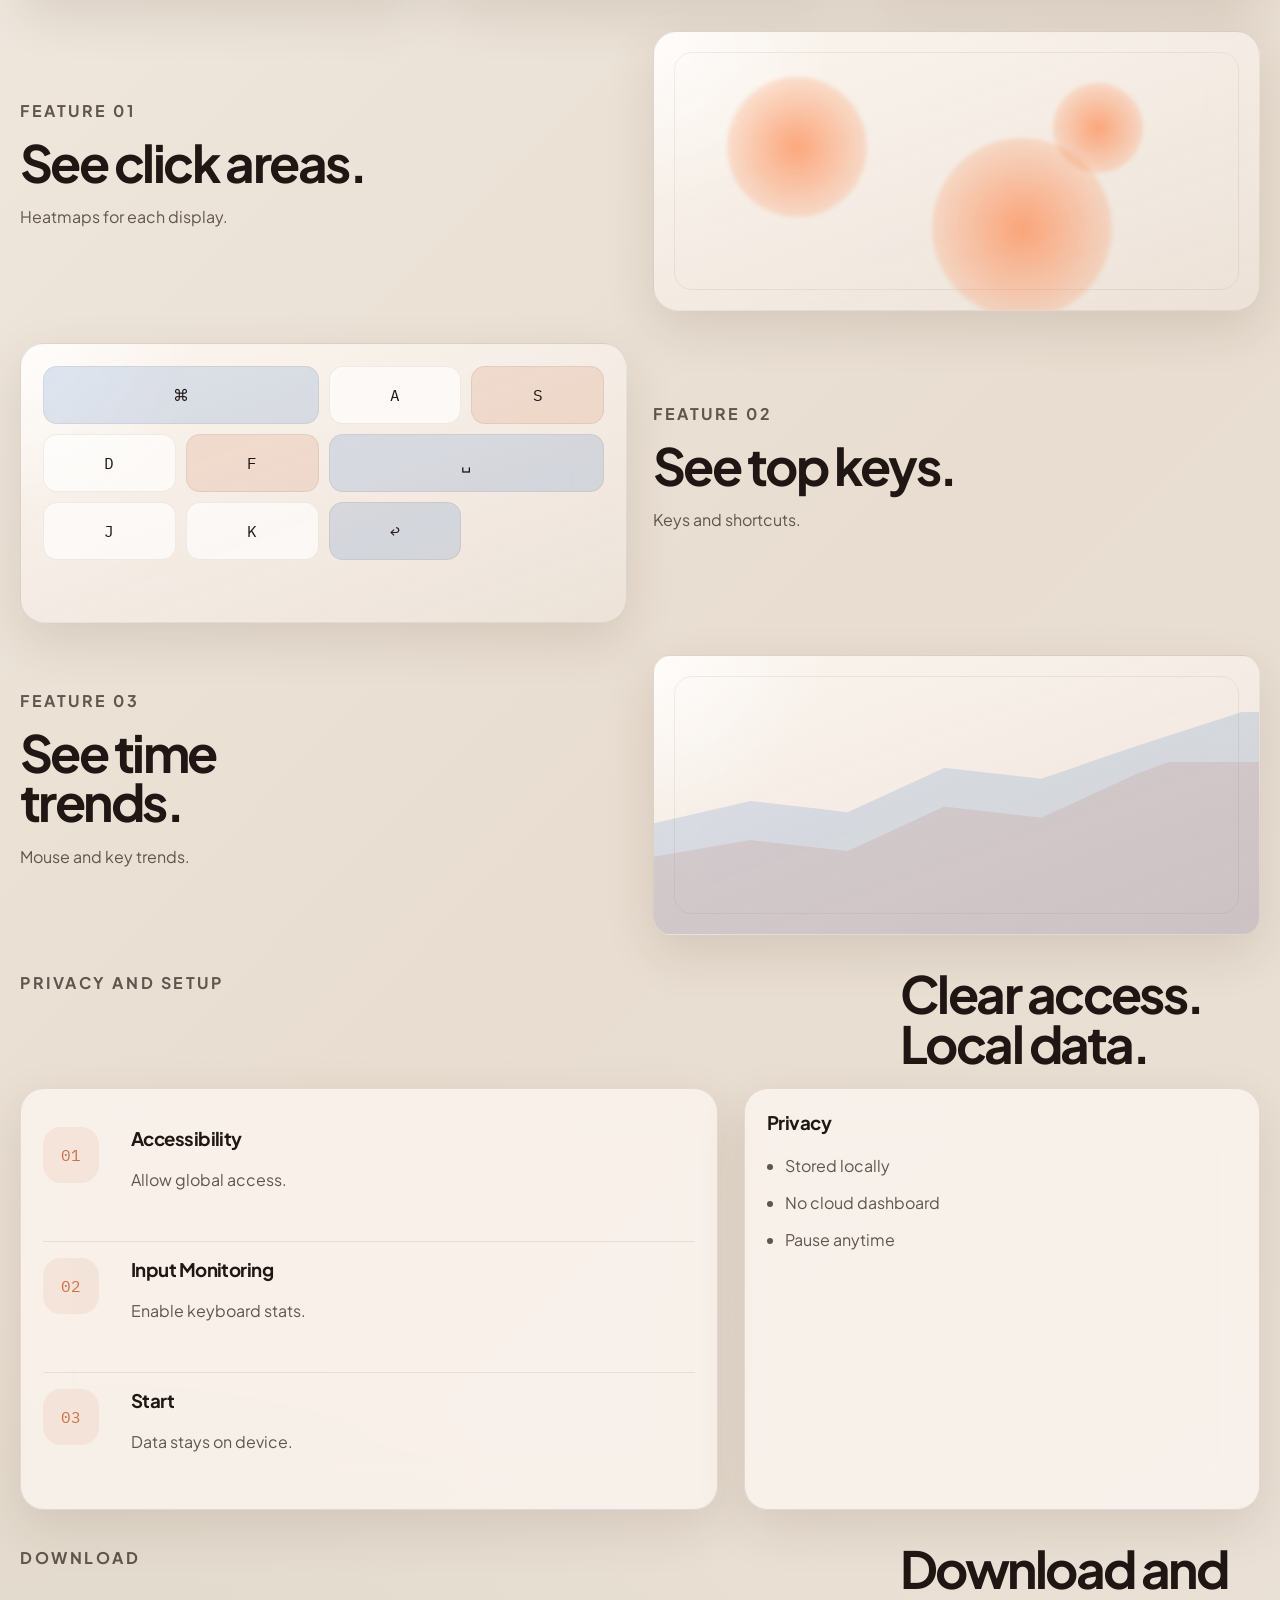
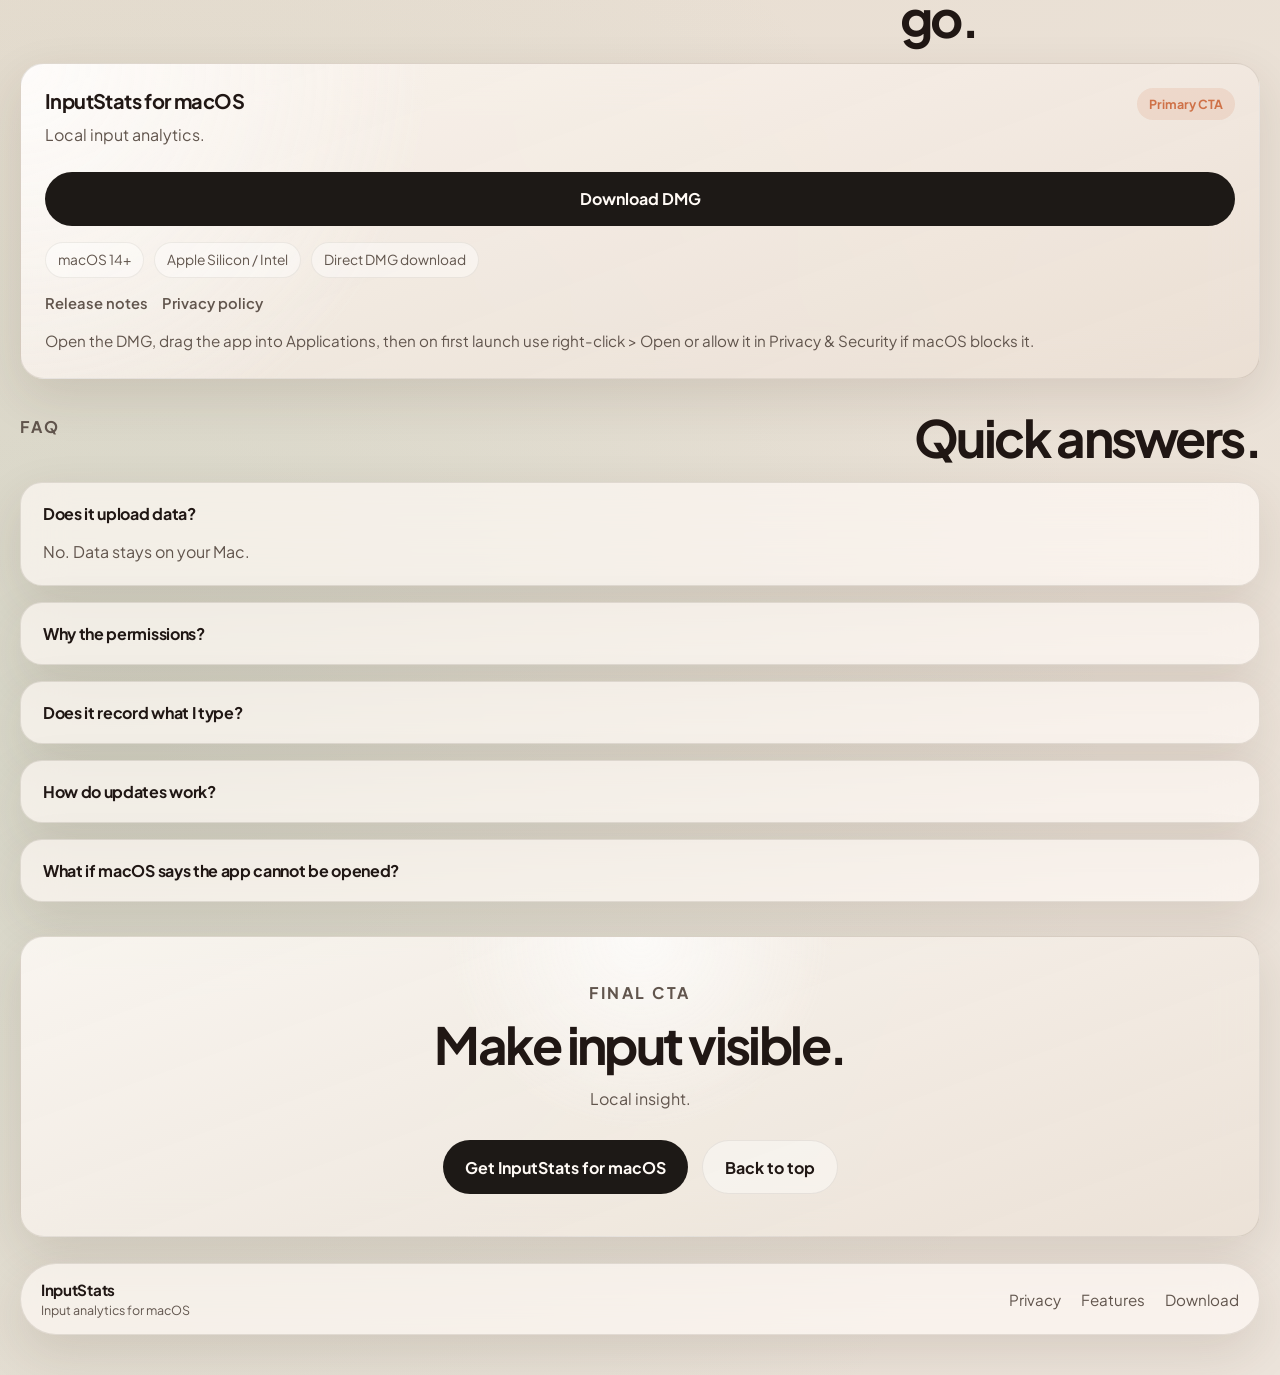
==== commit 984f744d: "Link homepage downloads directly to DMG" ====
--- a/index.html
+++ b/index.html
@@ -68,7 +68,7 @@
           <p class="hero-text" data-i18n="hero_text">Mouse, keyboard, and heatmaps. All local.</p>
 
           <div class="hero-actions">
-            <a class="button button-primary" href="./downloads/" data-i18n="hero_cta_primary">Download for macOS</a>
+            <a class="button button-primary" href="./downloads/InputStatsApp.dmg" download data-i18n="hero_cta_primary">Download for macOS</a>
             <a class="button button-secondary" href="#download" data-i18n="hero_cta_secondary">Install guide</a>
           </div>
 
@@ -287,7 +287,7 @@
               </div>
               <span class="pill" data-i18n="download_pill">Primary CTA</span>
             </div>
-            <a class="button button-primary button-block" href="./downloads/" data-i18n="download_button">Open downloads</a>
+            <a class="button button-primary button-block" href="./downloads/InputStatsApp.dmg" download data-i18n="download_button">Download DMG</a>
             <div class="download-meta">
               <span data-i18n="download_meta_1">macOS 14+</span>
               <span data-i18n="download_meta_2">Apple Silicon / Intel</span>
@@ -323,7 +323,7 @@
           </details>
           <details>
             <summary data-i18n="faq_4_q">How will updates work?</summary>
-            <p data-i18n="faq_4_a">Updates are published on this download page. For now, install new versions manually by downloading the latest DMG.</p>
+            <p data-i18n="faq_4_a">Download the latest DMG again and replace the app manually.</p>
           </details>
           <details>
             <summary data-i18n="faq_5_q">What if macOS says the app cannot be opened?</summary>
@@ -337,7 +337,7 @@
         <h2 data-i18n="final_title">Make input visible.</h2>
         <p data-i18n="final_text">Local insight for daily work.</p>
         <div class="hero-actions">
-          <a class="button button-primary" href="./downloads/" data-i18n="final_button_primary">Get InputStats for macOS</a>
+          <a class="button button-primary" href="./downloads/InputStatsApp.dmg" download data-i18n="final_button_primary">Get InputStats for macOS</a>
           <a class="button button-secondary" href="#top" data-i18n="final_button_secondary">Back to top</a>
         </div>
       </section>
@@ -418,10 +418,10 @@
         download_card_title: "InputStats for macOS",
         download_card_text: "Local input analytics.",
         download_pill: "Primary CTA",
-        download_button: "Open downloads",
+        download_button: "Download DMG",
         download_meta_1: "macOS 14+",
         download_meta_2: "Apple Silicon / Intel",
-        download_meta_3: "DMG and checksums",
+        download_meta_3: "Direct DMG download",
         download_link_notes: "Release notes",
         download_link_privacy: "Privacy policy",
         download_note: "Open the DMG, drag the app into Applications, then on first launch use right-click > Open or allow it in Privacy & Security if macOS blocks it.",
@@ -434,7 +434,7 @@
         faq_3_q: "Does it record what I type?",
         faq_3_a: "No. It stores key counts and aggregated click regions, not input content.",
         faq_4_q: "How do updates work?",
-        faq_4_a: "Updates are published on this download page. For now, install new versions manually by downloading the latest DMG.",
+        faq_4_a: "Download the latest DMG again and replace the app manually.",
         faq_5_q: "What if macOS says the app cannot be opened?",
         faq_5_a: "Move the app to Applications, then right-click it and choose Open. If needed, go to System Settings > Privacy & Security and click Open Anyway.",
         final_eyebrow: "Final CTA",
@@ -453,7 +453,7 @@
         nav_privacy: "隐私",
         nav_download: "下载",
         hero_eyebrow: "本地优先输入分析",
-        hero_title: "看见你如何使用 Mac。",
+        hero_title: "看见你\n如何使用 Mac。",
         hero_text: "鼠标、按键、热力图。全部本地。",
         hero_cta_primary: "下载 macOS 版本",
         hero_cta_secondary: "安装说明",
@@ -508,10 +508,10 @@
         download_card_title: "InputStats for macOS",
         download_card_text: "面向 macOS 的本地输入分析。",
         download_pill: "主要入口",
-        download_button: "打开下载页",
+        download_button: "直接下载 DMG",
         download_meta_1: "macOS 14+",
         download_meta_2: "Apple Silicon / Intel",
-        download_meta_3: "DMG 与校验值",
+        download_meta_3: "浏览器直接下载",
         download_link_notes: "版本说明",
         download_link_privacy: "隐私政策",
         download_note: "下载 DMG 后将应用拖入“应用程序”。如果 macOS 阻止打开，请右键应用选择“打开”，或到“隐私与安全性”里点“仍要打开”。",
@@ -524,7 +524,7 @@
         faq_3_q: "会记录我输入的内容吗？",
         faq_3_a: "不会。应用只保存按键次数和聚合后的点击热区，不保存输入内容。",
         faq_4_q: "后续如何更新？",
-        faq_4_a: "新版本会发布在这个下载页，当前需要你手动下载最新 DMG 覆盖安装。",
+        faq_4_a: "重新下载最新 DMG 后手动覆盖安装即可。",
         faq_5_q: "如果 macOS 提示应用无法打开怎么办？",
         faq_5_a: "先把应用拖到“应用程序”，然后右键选择“打开”。如果仍被拦截，到“系统设置 > 隐私与安全性”里点“仍要打开”。",
         final_eyebrow: "最后一步",
--- a/styles.css
+++ b/styles.css
@@ -208,24 +208,24 @@
 
 body[data-lang="zh"] .hero-copy h1 {
   max-width: none;
-  white-space: nowrap;
-  font-size: clamp(2.05rem, 4.1vw, 4.35rem);
-  line-height: 1.06;
+  white-space: pre-line;
+  font-size: clamp(2rem, 3.8vw, 4.05rem);
+  line-height: 1.02;
   letter-spacing: -0.03em;
 }
 
 body[data-lang="zh"] .hero {
-  grid-template-columns: minmax(0, 1fr) minmax(480px, 540px);
-  column-gap: 24px;
+  grid-template-columns: minmax(0, 1fr) minmax(560px, 620px);
+  column-gap: 28px;
 }
 
 body[data-lang="zh"] .hero-copy {
-  max-width: 760px;
+  max-width: 640px;
 }
 
 body[data-lang="zh"] .hero-frame {
-  min-width: 480px;
-  max-width: 540px;
+  min-width: 560px;
+  max-width: 620px;
 }
 
 .eyebrow {
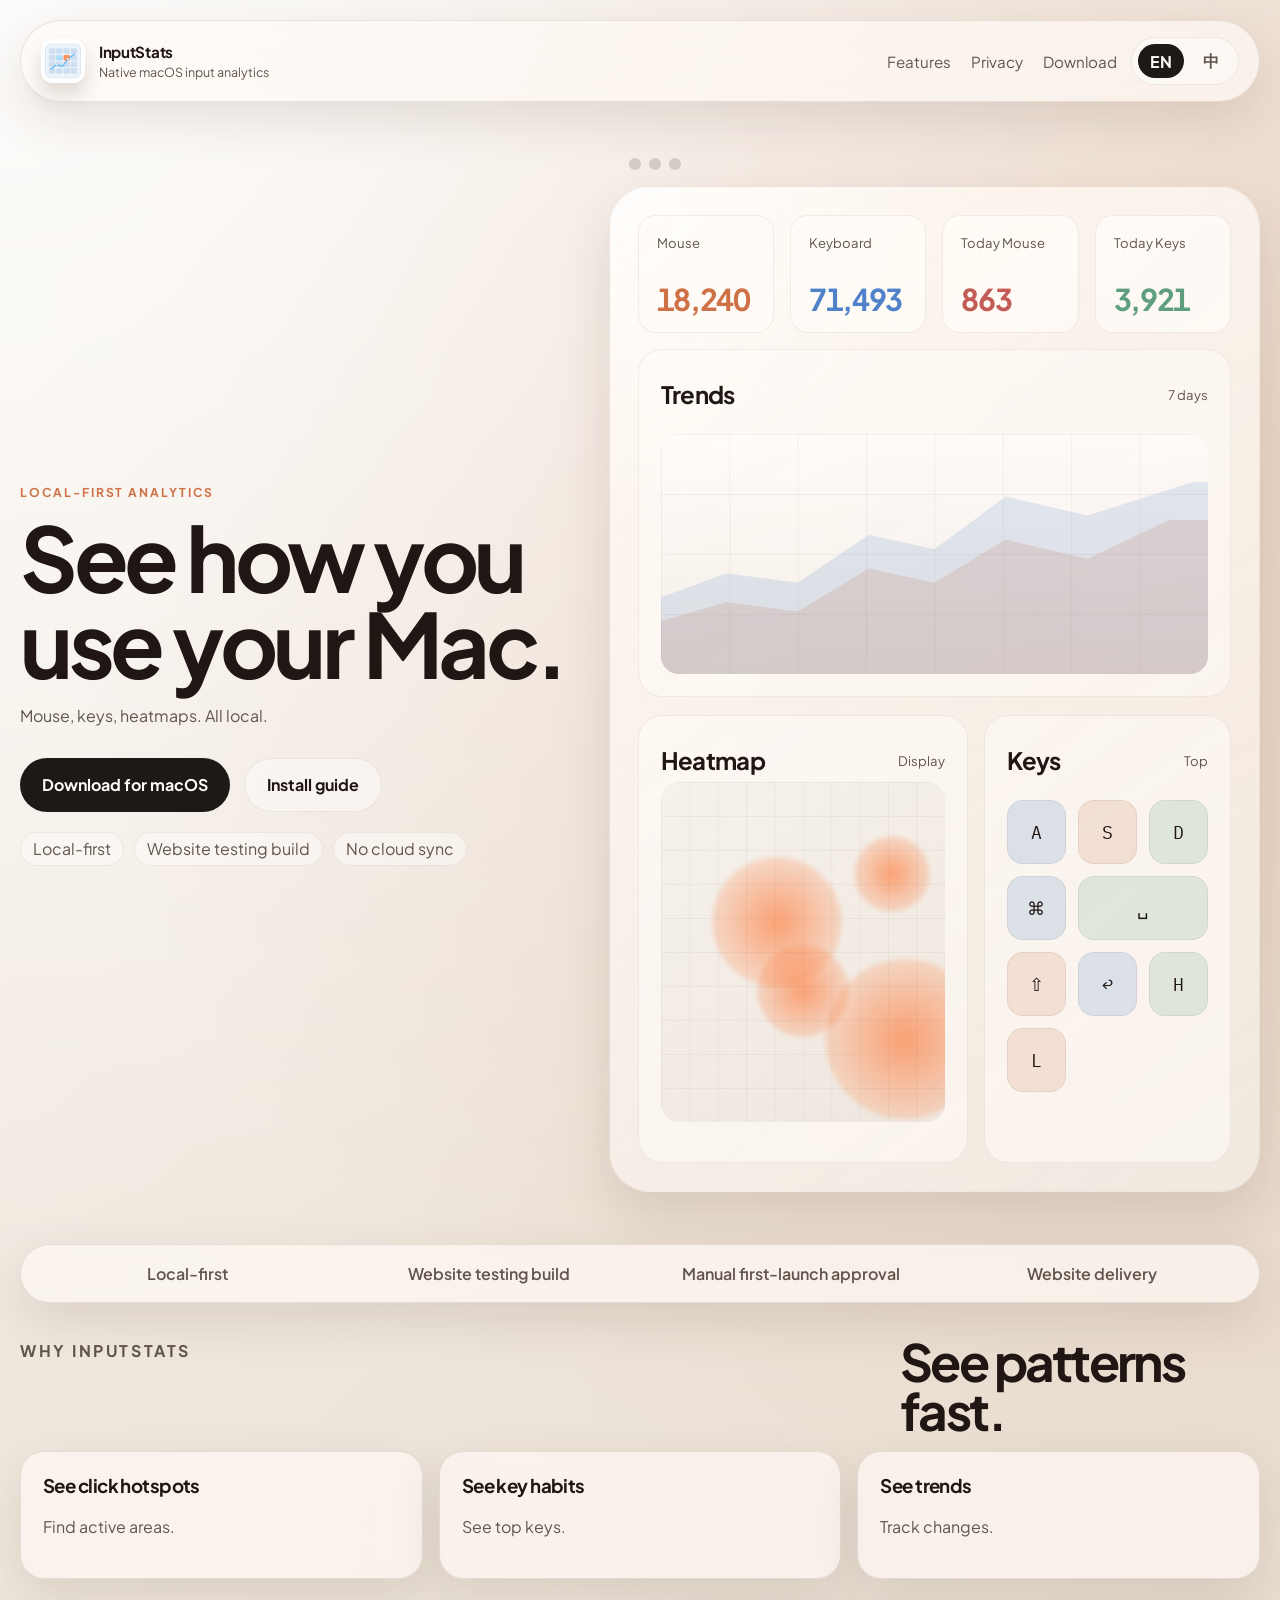
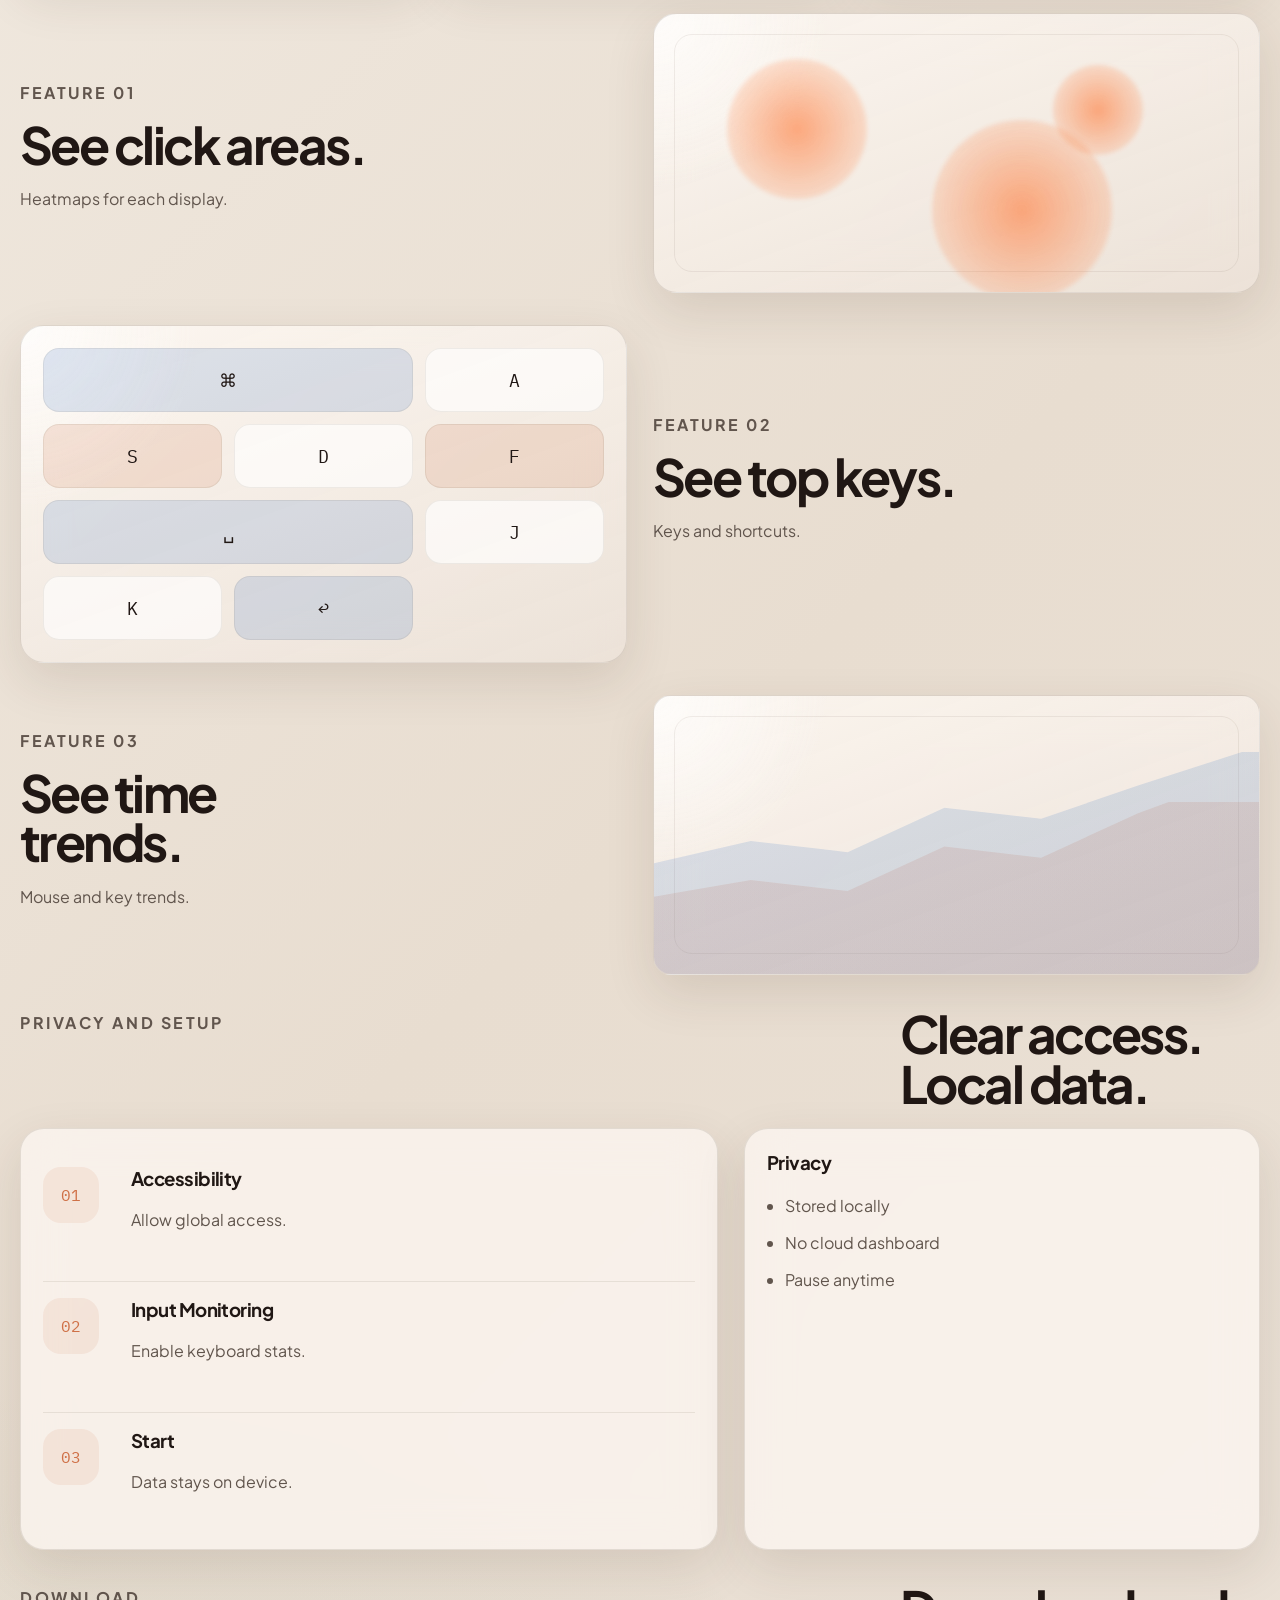
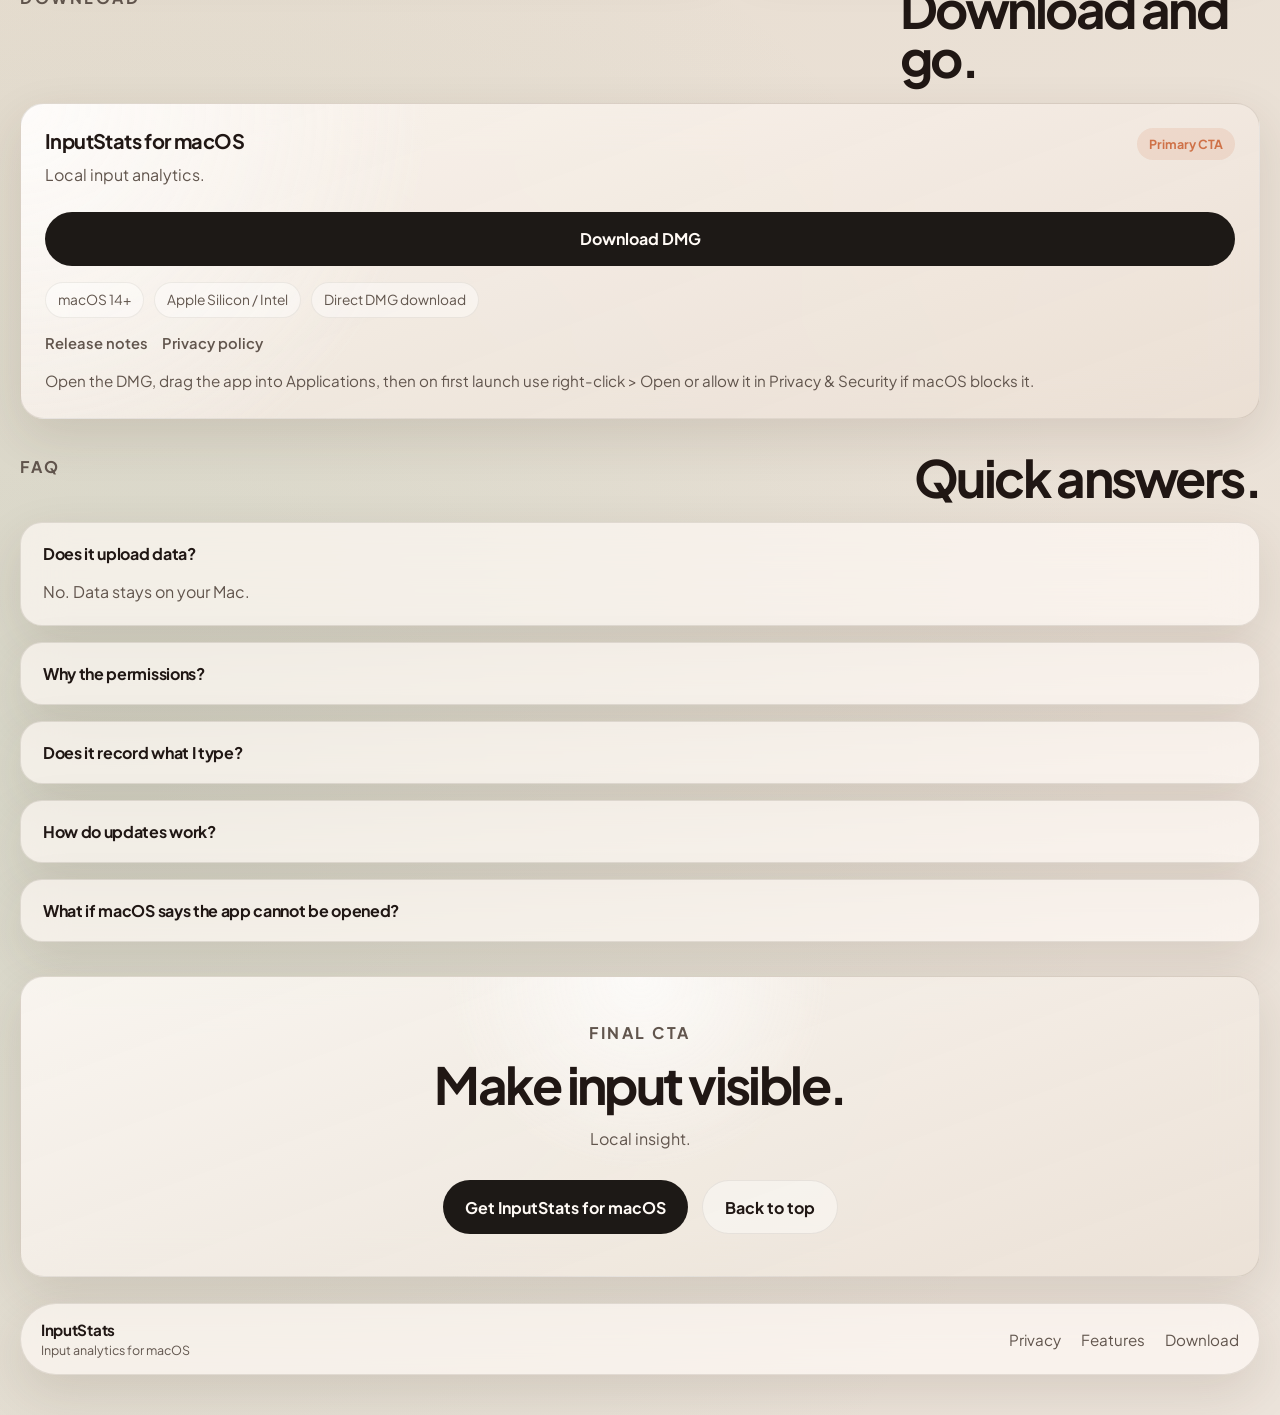
==== commit 3f3404c5: "Refine hero preview layout" ====
--- a/index.html
+++ b/index.html
@@ -35,10 +35,10 @@
     <header class="site-header">
       <a class="brand" href="#top" aria-label="InputStats home">
         <img
-          src="../XcodeApp/Assets.xcassets/AppIcon.appiconset/icon-128.png"
+          src="./assets/app-icon-512.png"
           alt="InputStats icon"
-          width="42"
-          height="42"
+          width="44"
+          height="44"
         >
         <div>
           <strong>InputStats</strong>
@@ -68,7 +68,7 @@
           <p class="hero-text" data-i18n="hero_text">Mouse, keyboard, and heatmaps. All local.</p>
 
           <div class="hero-actions">
-            <a class="button button-primary" href="./downloads/InputStatsApp.dmg" download data-i18n="hero_cta_primary">Download for macOS</a>
+            <a class="button button-primary" href="./downloads/InputStatsApp-1.0.dmg" download data-i18n="hero_cta_primary">Download for macOS</a>
             <a class="button button-secondary" href="#download" data-i18n="hero_cta_secondary">Install guide</a>
           </div>
 
@@ -140,12 +140,9 @@
                   <span class="key soft">S</span>
                   <span class="key medium">D</span>
                   <span class="key heavy">⌘</span>
+                  <span class="key medium wide">␣</span>
                   <span class="key soft">⇧</span>
-                  <span class="key medium">␣</span>
-                  <span class="key soft">J</span>
-                  <span class="key medium">K</span>
                   <span class="key heavy">↩</span>
-                  <span class="key soft">⌥</span>
                   <span class="key medium">H</span>
                   <span class="key soft">L</span>
                 </div>
@@ -287,7 +284,7 @@
               </div>
               <span class="pill" data-i18n="download_pill">Primary CTA</span>
             </div>
-            <a class="button button-primary button-block" href="./downloads/InputStatsApp.dmg" download data-i18n="download_button">Download DMG</a>
+            <a class="button button-primary button-block" href="./downloads/InputStatsApp-1.0.dmg" download data-i18n="download_button">Download DMG</a>
             <div class="download-meta">
               <span data-i18n="download_meta_1">macOS 14+</span>
               <span data-i18n="download_meta_2">Apple Silicon / Intel</span>
@@ -337,7 +334,7 @@
         <h2 data-i18n="final_title">Make input visible.</h2>
         <p data-i18n="final_text">Local insight for daily work.</p>
         <div class="hero-actions">
-          <a class="button button-primary" href="./downloads/InputStatsApp.dmg" download data-i18n="final_button_primary">Get InputStats for macOS</a>
+          <a class="button button-primary" href="./downloads/InputStatsApp-1.0.dmg" download data-i18n="final_button_primary">Get InputStats for macOS</a>
           <a class="button button-secondary" href="#top" data-i18n="final_button_secondary">Back to top</a>
         </div>
       </section>
--- a/styles.css
+++ b/styles.css
@@ -68,8 +68,7 @@
 .privacy-card,
 .download-card,
 .faq-list details,
-.final-cta,
-.hero-frame {
+.final-cta {
   backdrop-filter: blur(22px);
   -webkit-backdrop-filter: blur(22px);
   background: var(--surface);
@@ -108,6 +107,7 @@
 }
 
 .brand img {
+  flex: none;
   border-radius: 12px;
   box-shadow: 0 12px 20px rgba(59, 38, 24, 0.16);
 }
@@ -310,14 +310,23 @@
 }
 
 .hero-frame {
-  padding: 16px;
-  border-radius: var(--radius-xl);
+  position: relative;
+  padding-top: 28px;
+  border: 0;
+  background: transparent;
+  box-shadow: none;
+  backdrop-filter: none;
+  -webkit-backdrop-filter: none;
 }
 
 .window-bar {
+  position: absolute;
+  top: 0;
+  left: 20px;
+  z-index: 2;
   display: flex;
   gap: 8px;
-  padding: 4px 0 14px;
+  padding: 0;
 }
 
 .window-bar span {
@@ -328,12 +337,13 @@
 }
 
 .dashboard-surface {
-  border-radius: calc(var(--radius-xl) - 8px);
+  border-radius: 40px;
   background:
     radial-gradient(circle at top left, rgba(255, 255, 255, 0.72), transparent 30%),
-    linear-gradient(145deg, rgba(255, 248, 241, 0.92), rgba(243, 236, 229, 0.78));
-  padding: 20px;
+    linear-gradient(145deg, rgba(255, 248, 241, 0.92), rgba(243, 236, 229, 0.8));
+  padding: 28px;
   border: 1px solid rgba(92, 67, 46, 0.08);
+  box-shadow: 0 24px 52px rgba(63, 42, 27, 0.12);
 }
 
 .stat-row,
@@ -354,8 +364,9 @@
   min-height: 118px;
   padding: 18px;
   border-radius: var(--radius-md);
-  background: var(--surface-strong);
+  background: rgba(255, 252, 248, 0.72);
   border: 1px solid rgba(66, 49, 36, 0.08);
+  box-shadow: inset 0 1px 0 rgba(255, 255, 255, 0.5);
 }
 
 .stat-card span,
@@ -403,6 +414,14 @@
 .final-cta {
   border-radius: var(--radius-lg);
   padding: 22px;
+}
+
+.hero-frame .panel {
+  background: rgba(255, 252, 248, 0.54);
+  border-color: rgba(66, 49, 36, 0.07);
+  box-shadow: none;
+  backdrop-filter: none;
+  -webkit-backdrop-filter: none;
 }
 
 .proof-strip article,
@@ -478,8 +497,8 @@
 }
 
 .preview-grid {
-  grid-template-columns: 1.2fr 0.92fr;
-  margin-top: 16px;
+  grid-template-columns: 1.28fr 0.96fr;
+  margin-top: 18px;
   align-items: stretch;
 }
 
@@ -524,9 +543,9 @@
 .keyboard-grid,
 .mini-keys {
   display: grid;
-  gap: 10px;
-  grid-template-columns: repeat(4, minmax(0, 1fr));
-  grid-auto-rows: 58px;
+  gap: 12px;
+  grid-template-columns: repeat(3, minmax(0, 1fr));
+  grid-auto-rows: 64px;
   align-content: start;
   margin-top: 18px;
 }
@@ -545,12 +564,17 @@
 .mini-key {
   display: grid;
   place-items: center;
-  min-height: 58px;
-  border-radius: 14px;
+  min-height: 64px;
+  border-radius: 16px;
   background: rgba(255, 255, 255, 0.64);
   border: 1px solid rgba(69, 49, 35, 0.08);
   font-family: "IBM Plex Mono", monospace;
   color: var(--text);
+  font-size: 1.1rem;
+}
+
+.key.wide {
+  grid-column: span 2;
 }
 
 .key.heavy,
@@ -1086,7 +1110,6 @@
   }
 
   .dashboard-surface,
-  .hero-frame,
   .panel,
   .mini-card,
   .benefit-card,
@@ -1096,6 +1119,10 @@
     padding: 18px;
   }
 
+  .hero-frame {
+    padding: 24px 0 0;
+  }
+
   .step {
     grid-template-columns: 1fr;
   }
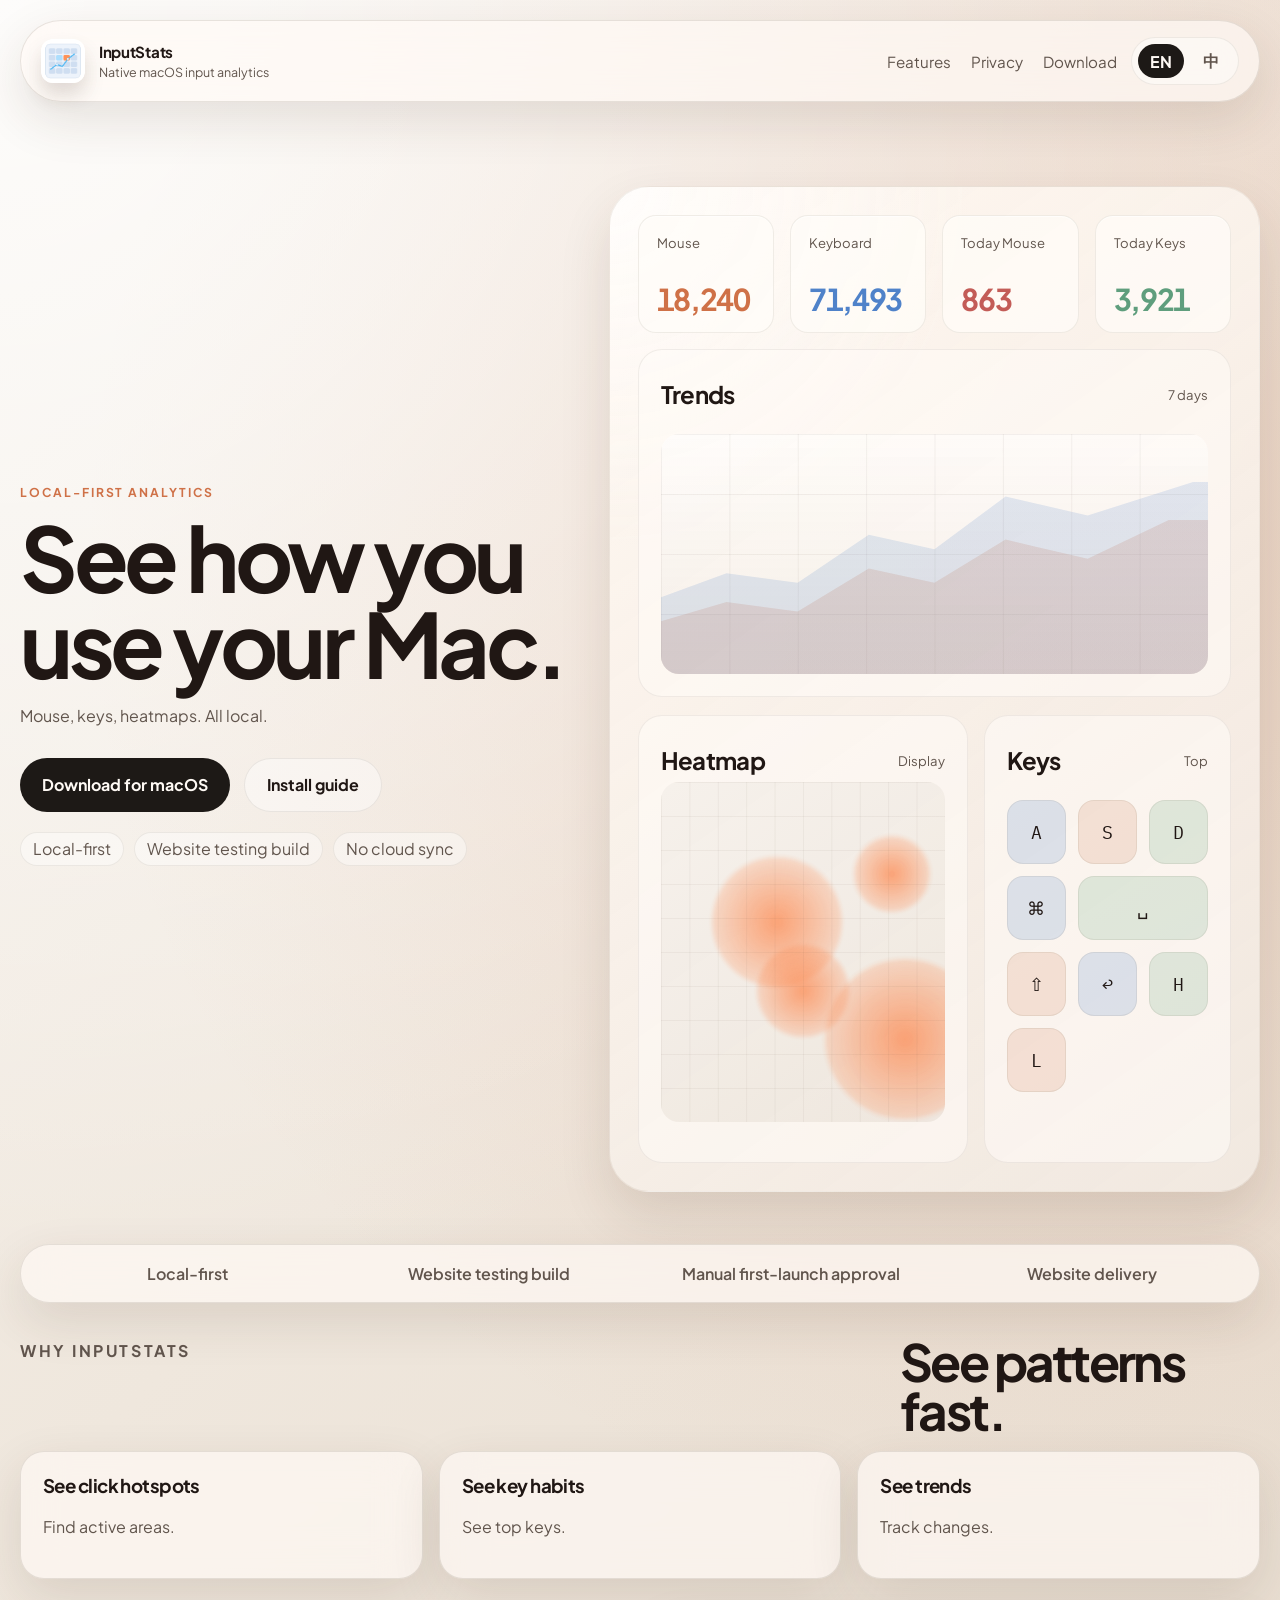
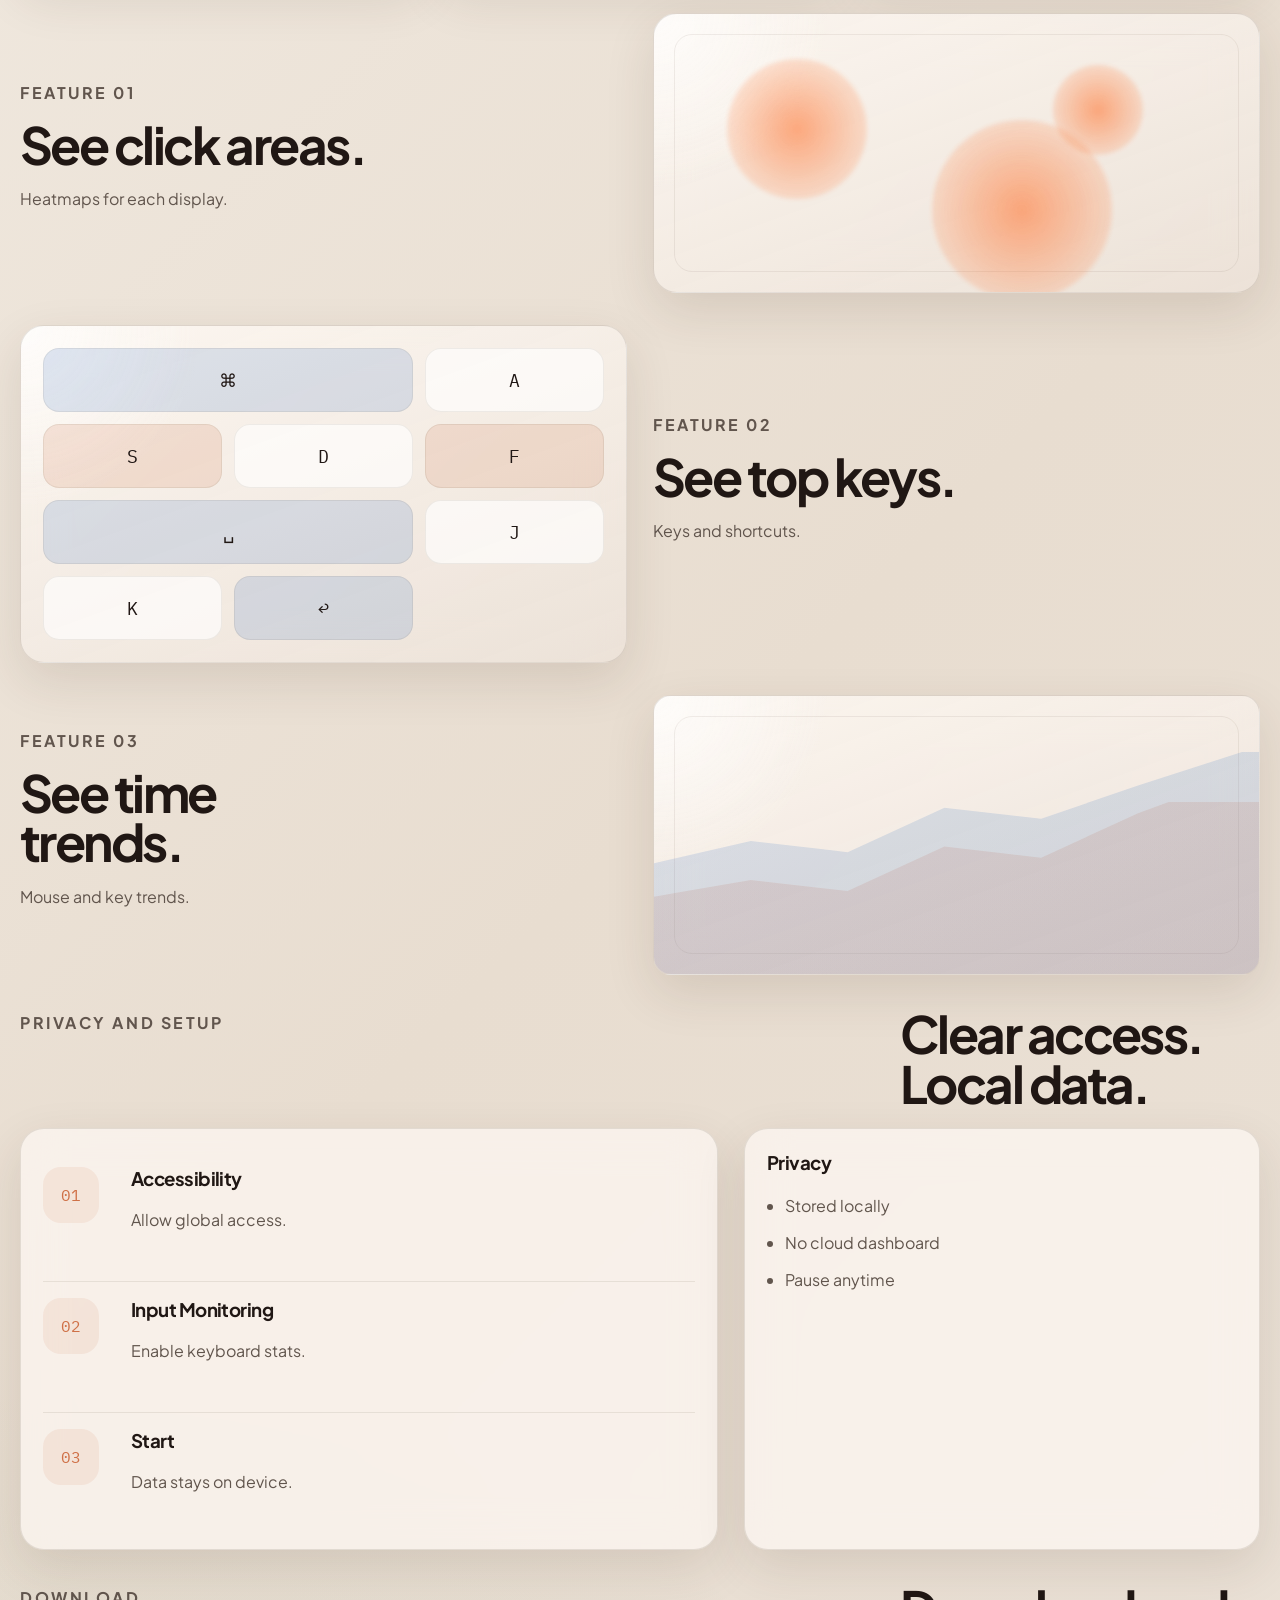
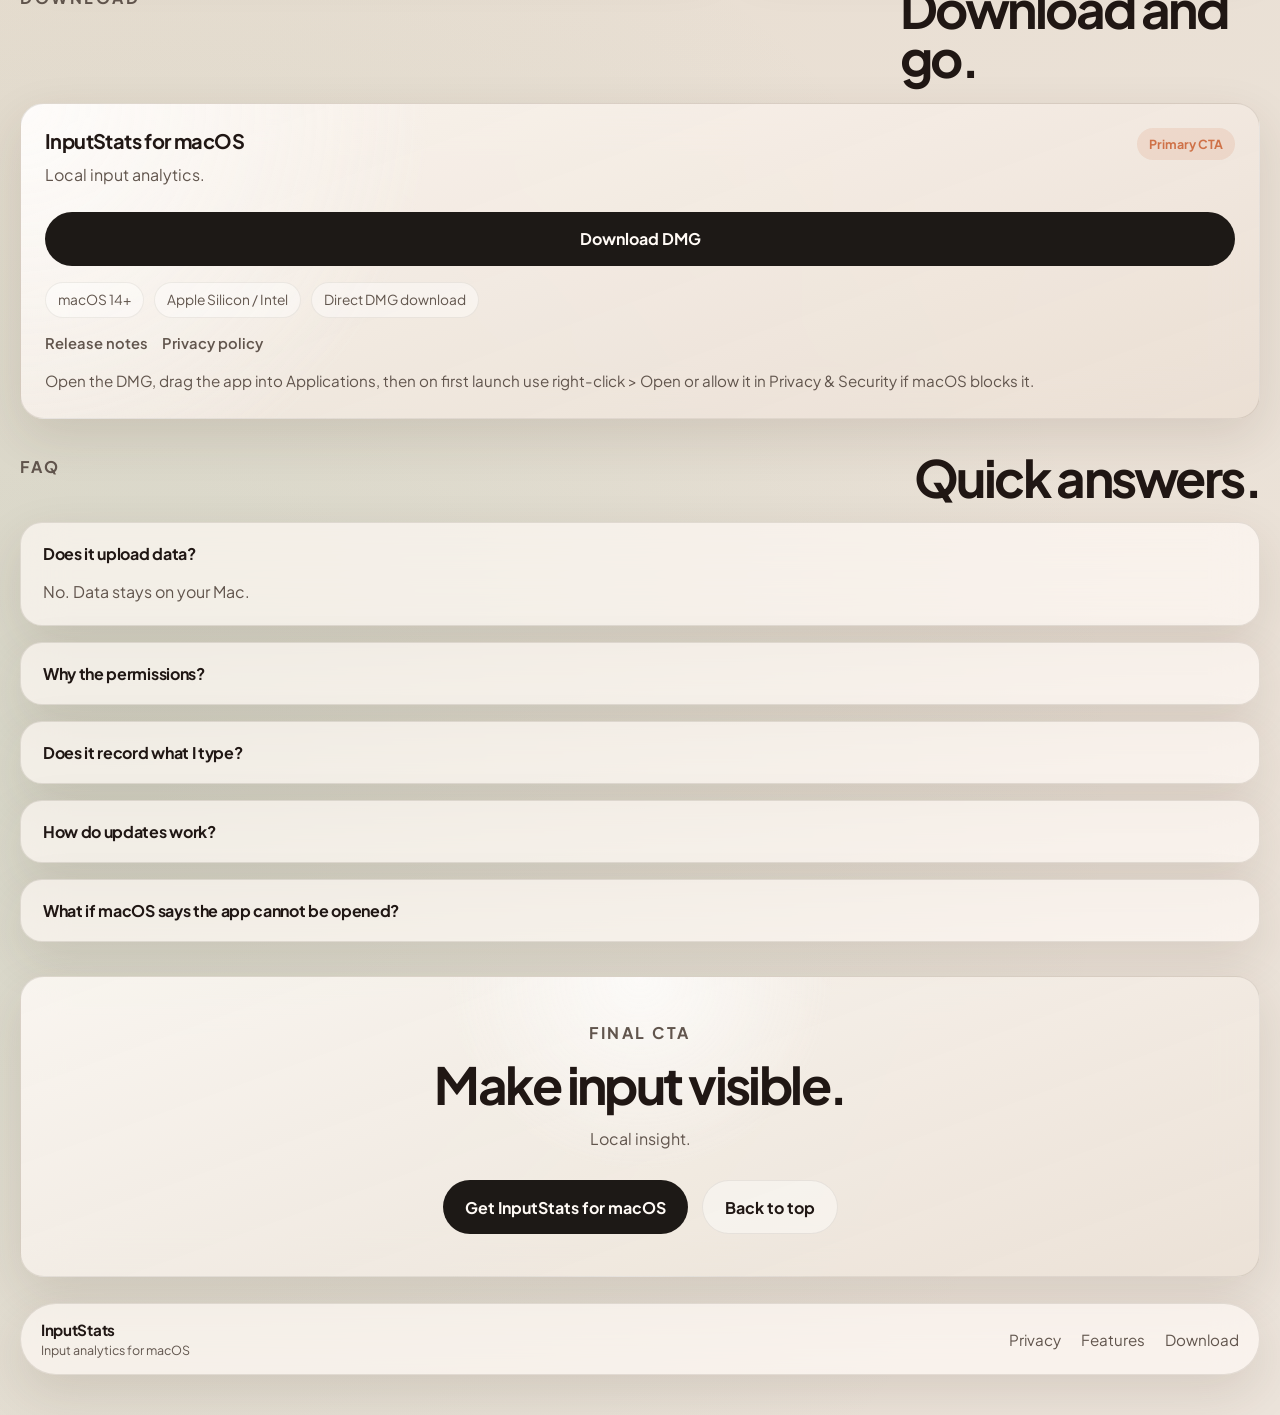
==== commit 0adcb0af: "Remove hero preview window bar" ====
--- a/index.html
+++ b/index.html
@@ -80,10 +80,6 @@
         </div>
 
         <div class="hero-frame" id="preview" aria-label="InputStats dashboard preview">
-          <div class="window-bar">
-            <span></span><span></span><span></span>
-          </div>
-
           <div class="dashboard-surface">
             <div class="stat-row">
               <article class="stat-card accent-orange">
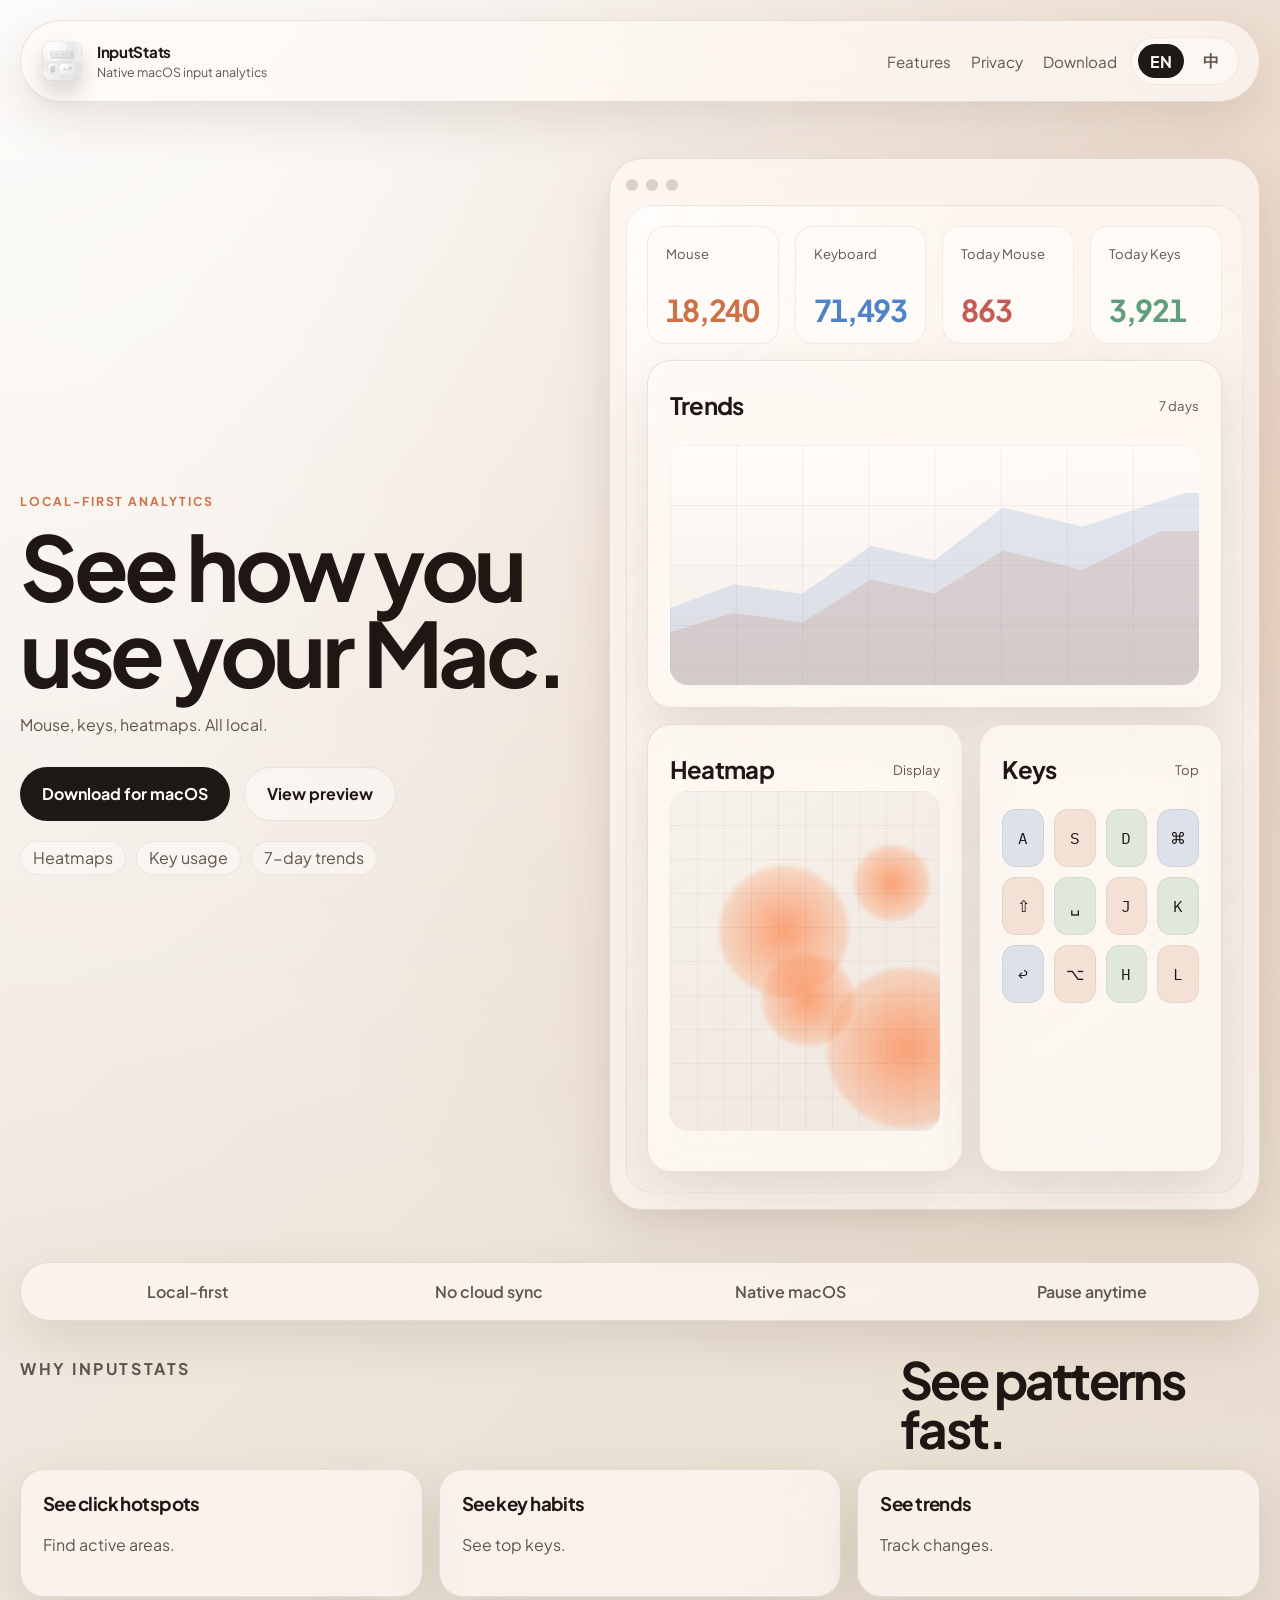
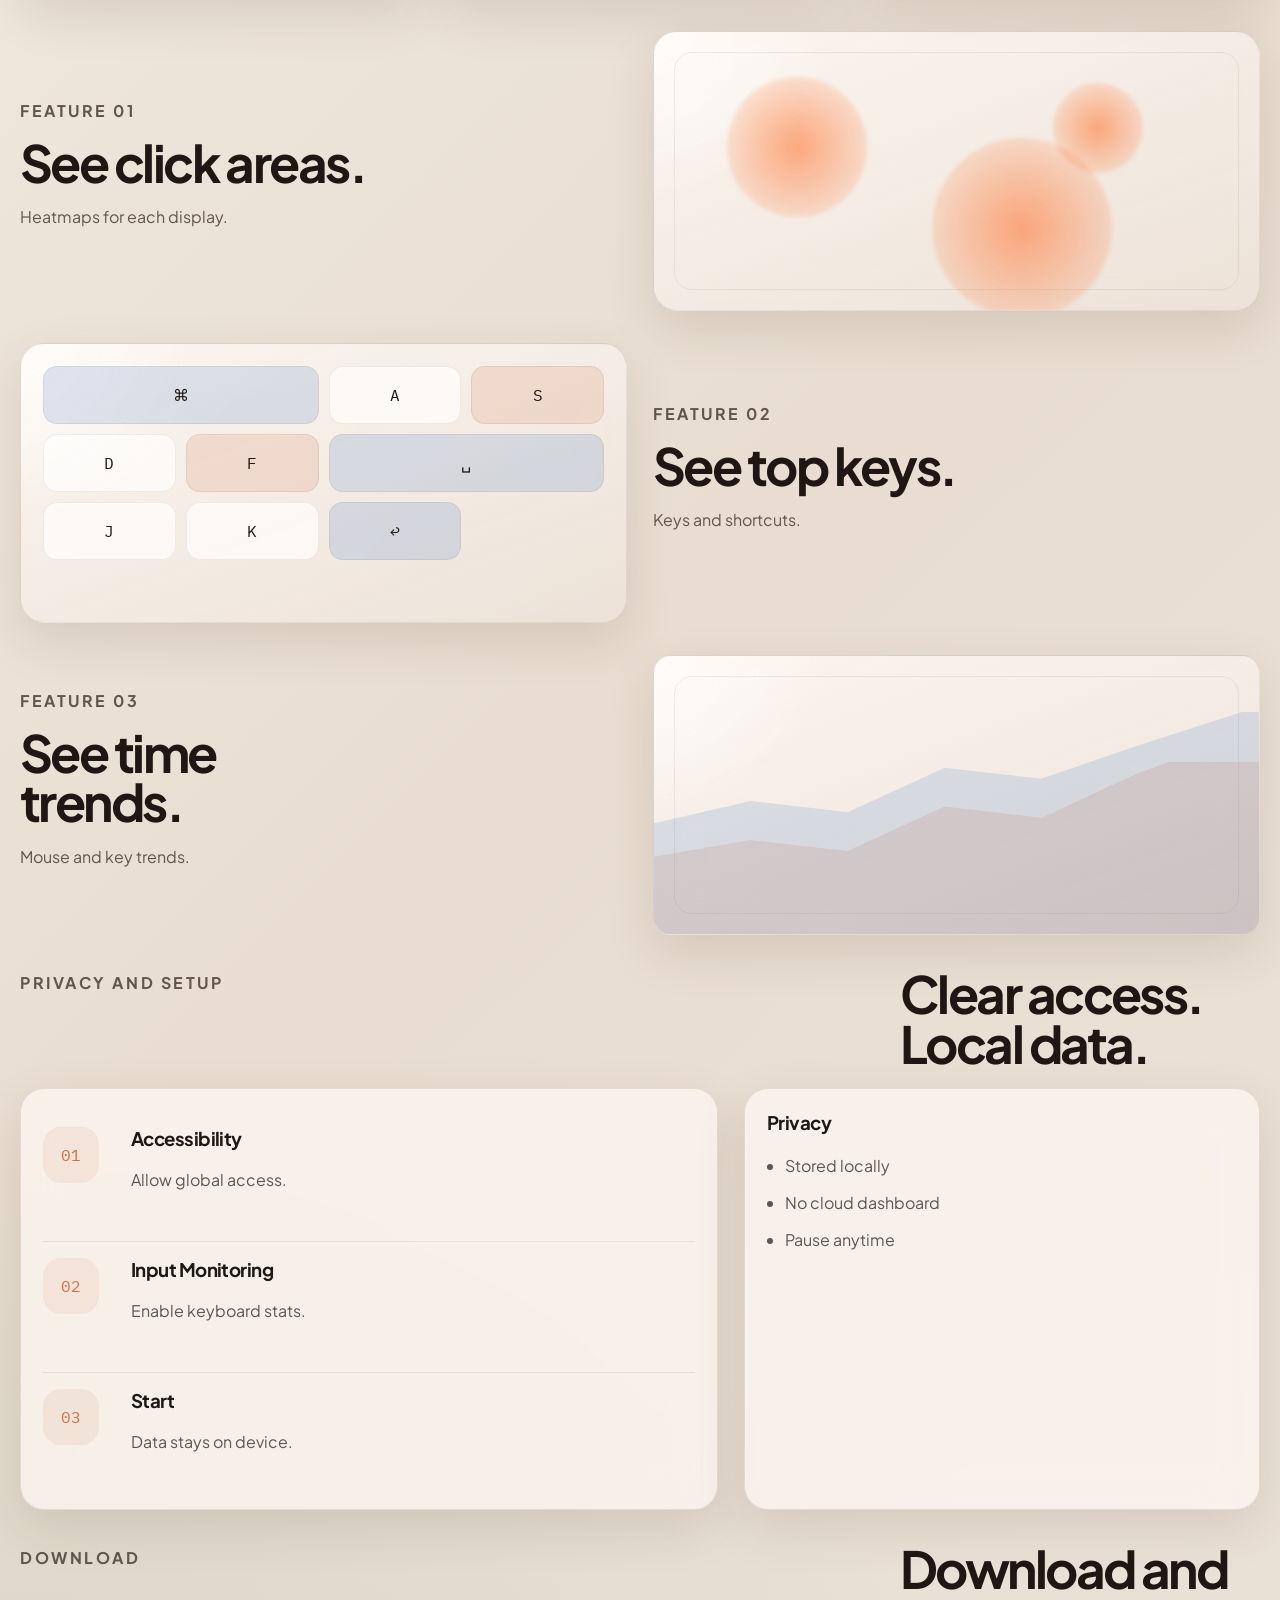
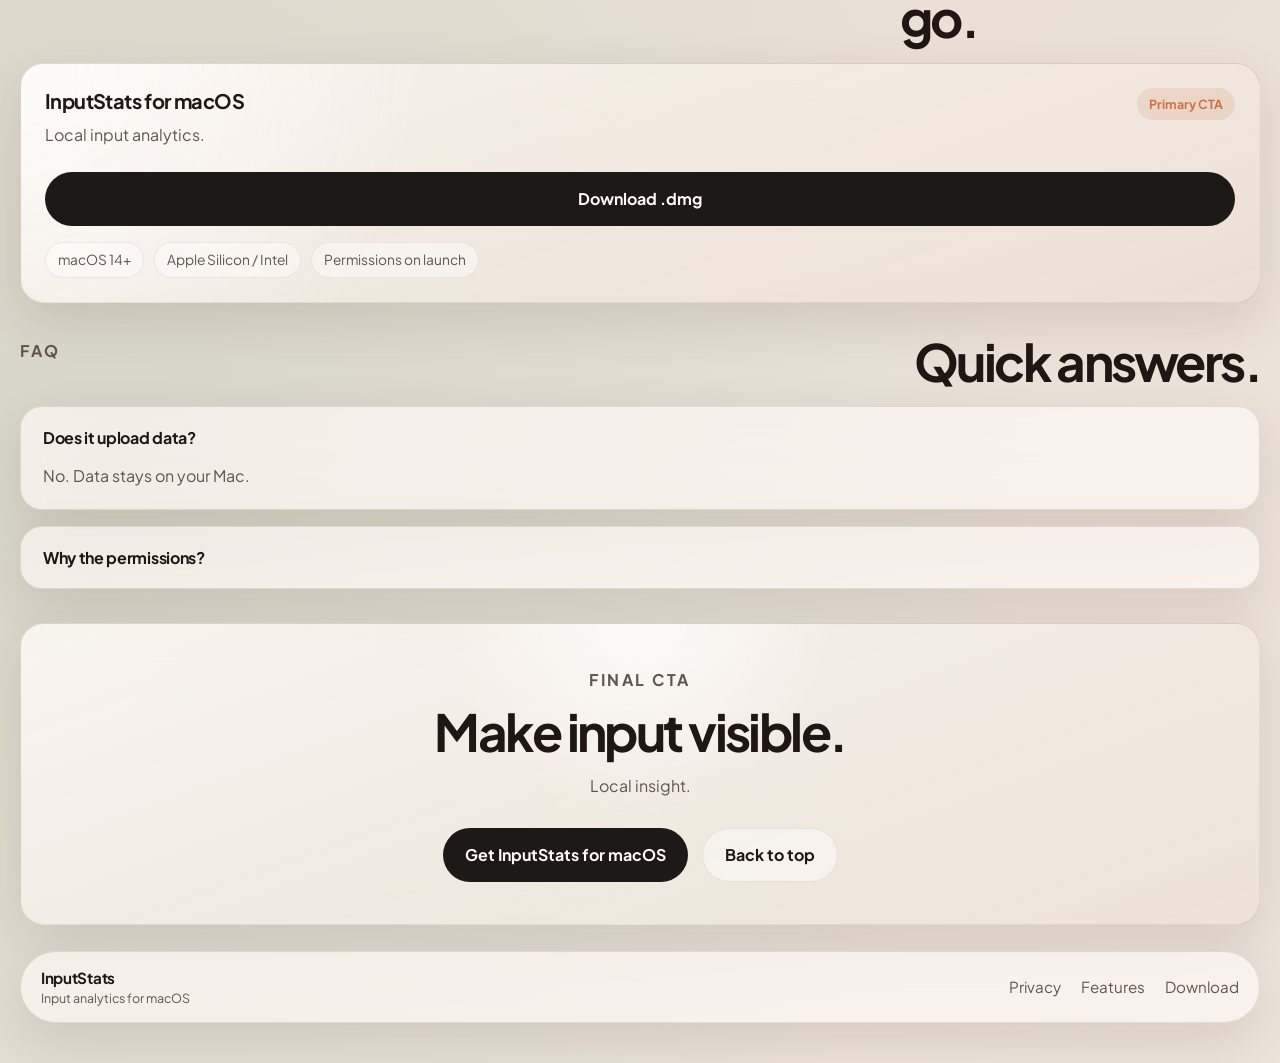
==== commit b88dfa35: "Update website assets and release downloads" ====
--- a/index.html
+++ b/index.html
@@ -8,20 +8,7 @@
     name="description"
     content="Track mouse clicks, keyboard usage, and screen heatmaps locally on your Mac with InputStats."
   >
-  <meta name="robots" content="index,follow">
-  <meta name="theme-color" content="#efe8df">
-  <link rel="canonical" href="https://liyuhang1996625.github.io/inputStats-landing-page/">
-  <meta property="og:type" content="website">
-  <meta property="og:title" content="InputStats for macOS">
-  <meta property="og:description" content="Track mouse clicks, keyboard usage, and screen heatmaps locally on your Mac with InputStats.">
-  <meta property="og:url" content="https://liyuhang1996625.github.io/inputStats-landing-page/">
-  <meta property="og:image" content="https://liyuhang1996625.github.io/inputStats-landing-page/assets/og-image.svg">
-  <meta name="twitter:card" content="summary_large_image">
-  <meta name="twitter:title" content="InputStats for macOS">
-  <meta name="twitter:description" content="Track mouse clicks, keyboard usage, and screen heatmaps locally on your Mac with InputStats.">
-  <meta name="twitter:image" content="https://liyuhang1996625.github.io/inputStats-landing-page/assets/og-image.svg">
-  <link rel="icon" type="image/png" href="./assets/favicon.png">
-  <link rel="apple-touch-icon" href="./assets/app-icon-512.png">
+  <link rel="icon" type="image/png" href="./assets/favicon.png?v=20260319">
   <link rel="preconnect" href="https://fonts.googleapis.com">
   <link rel="preconnect" href="https://fonts.gstatic.com" crossorigin>
   <link
@@ -35,10 +22,10 @@
     <header class="site-header">
       <a class="brand" href="#top" aria-label="InputStats home">
         <img
-          src="./assets/app-icon-512.png"
+          src="./assets/app-icon-512.png?v=20260319"
           alt="InputStats icon"
-          width="44"
-          height="44"
+          width="42"
+          height="42"
         >
         <div>
           <strong>InputStats</strong>
@@ -49,7 +36,7 @@
       <div class="header-actions">
         <nav class="site-nav" aria-label="Primary">
           <a href="#features" data-i18n="nav_features">Features</a>
-          <a href="./privacy.html" data-i18n="nav_privacy">Privacy</a>
+          <a href="#privacy" data-i18n="nav_privacy">Privacy</a>
           <a href="#download" data-i18n="nav_download">Download</a>
         </nav>
 
@@ -68,18 +55,22 @@
           <p class="hero-text" data-i18n="hero_text">Mouse, keyboard, and heatmaps. All local.</p>
 
           <div class="hero-actions">
-            <a class="button button-primary" href="./downloads/InputStatsApp-1.0.dmg" download data-i18n="hero_cta_primary">Download for macOS</a>
-            <a class="button button-secondary" href="#download" data-i18n="hero_cta_secondary">Install guide</a>
+            <a class="button button-primary" href="#download" data-i18n="hero_cta_primary">Download for macOS</a>
+            <a class="button button-secondary" href="#preview" data-i18n="hero_cta_secondary">View preview</a>
           </div>
 
           <ul class="hero-points" aria-label="Highlights">
-            <li data-i18n="hero_chip_1">Local-first</li>
-            <li data-i18n="hero_chip_2">Website testing build</li>
-            <li data-i18n="hero_chip_3">No cloud sync</li>
+            <li data-i18n="hero_chip_1">Heatmaps</li>
+            <li data-i18n="hero_chip_2">Key usage</li>
+            <li data-i18n="hero_chip_3">7-day trends</li>
           </ul>
         </div>
 
         <div class="hero-frame" id="preview" aria-label="InputStats dashboard preview">
+          <div class="window-bar">
+            <span></span><span></span><span></span>
+          </div>
+
           <div class="dashboard-surface">
             <div class="stat-row">
               <article class="stat-card accent-orange">
@@ -136,9 +127,12 @@
                   <span class="key soft">S</span>
                   <span class="key medium">D</span>
                   <span class="key heavy">⌘</span>
-                  <span class="key medium wide">␣</span>
                   <span class="key soft">⇧</span>
+                  <span class="key medium">␣</span>
+                  <span class="key soft">J</span>
+                  <span class="key medium">K</span>
                   <span class="key heavy">↩</span>
+                  <span class="key soft">⌥</span>
                   <span class="key medium">H</span>
                   <span class="key soft">L</span>
                 </div>
@@ -150,9 +144,9 @@
 
       <section class="trust-strip" aria-label="Product principles">
         <div data-i18n="trust_1">Local-first</div>
-        <div data-i18n="trust_2">Website testing build</div>
-        <div data-i18n="trust_3">Manual first-launch approval</div>
-        <div data-i18n="trust_4">Website delivery</div>
+        <div data-i18n="trust_2">No cloud sync</div>
+        <div data-i18n="trust_3">Native macOS</div>
+        <div data-i18n="trust_4">Pause anytime</div>
       </section>
 
       <section class="benefits" id="features">
@@ -280,17 +274,12 @@
               </div>
               <span class="pill" data-i18n="download_pill">Primary CTA</span>
             </div>
-            <a class="button button-primary button-block" href="./downloads/InputStatsApp-1.0.dmg" download data-i18n="download_button">Download DMG</a>
+            <a class="button button-primary button-block" href="./downloads/InputStatsApp-1.0.dmg" download data-i18n="download_button">Download .dmg</a>
             <div class="download-meta">
               <span data-i18n="download_meta_1">macOS 14+</span>
               <span data-i18n="download_meta_2">Apple Silicon / Intel</span>
-              <span data-i18n="download_meta_3">Website testing build</span>
-            </div>
-            <div class="download-links">
-              <a class="meta-link" href="./releases.html" data-i18n="download_link_notes">Release notes</a>
-              <a class="meta-link" href="./privacy.html" data-i18n="download_link_privacy">Privacy policy</a>
-            </div>
-            <p class="inline-note" data-i18n="download_note">Open the DMG, drag the app into Applications, then on first launch use right-click > Open or allow it in Privacy &amp; Security if macOS blocks it.</p>
+              <span data-i18n="download_meta_3">Permissions on first launch</span>
+            </div>
           </article>
         </div>
       </section>
@@ -310,18 +299,6 @@
             <summary data-i18n="faq_2_q">Why does the app request macOS permissions?</summary>
             <p data-i18n="faq_2_a">Global stats require Accessibility and Input Monitoring.</p>
           </details>
-          <details>
-            <summary data-i18n="faq_3_q">Does the app record what I type?</summary>
-            <p data-i18n="faq_3_a">No. It only stores key counts and aggregated click regions, not input content.</p>
-          </details>
-          <details>
-            <summary data-i18n="faq_4_q">How will updates work?</summary>
-            <p data-i18n="faq_4_a">Download the latest DMG again and replace the app manually.</p>
-          </details>
-          <details>
-            <summary data-i18n="faq_5_q">What if macOS says the app cannot be opened?</summary>
-            <p data-i18n="faq_5_a">Move the app to Applications, then right-click it and choose Open. If needed, go to System Settings &gt; Privacy &amp; Security and click Open Anyway.</p>
-          </details>
         </div>
       </section>
 
@@ -342,7 +319,7 @@
         <span data-i18n="footer_tagline">Input analytics for macOS</span>
       </div>
       <div class="footer-links">
-        <a href="./privacy.html" data-i18n="footer_privacy">Privacy</a>
+        <a href="#privacy" data-i18n="footer_privacy">Privacy</a>
         <a href="#features" data-i18n="footer_features">Features</a>
         <a href="#download" data-i18n="footer_download">Download</a>
       </div>
@@ -359,10 +336,10 @@
         hero_title: "See how you use your Mac.",
         hero_text: "Mouse, keys, heatmaps. All local.",
         hero_cta_primary: "Download for macOS",
-        hero_cta_secondary: "Install guide",
-        hero_chip_1: "Local-first",
-        hero_chip_2: "Website testing build",
-        hero_chip_3: "No cloud sync",
+        hero_cta_secondary: "View preview",
+        hero_chip_1: "Heatmaps",
+        hero_chip_2: "Key usage",
+        hero_chip_3: "7-day trends",
         preview_stat_mouse: "Mouse",
         preview_stat_keyboard: "Keyboard",
         preview_stat_today_mouse: "Today Mouse",
@@ -374,9 +351,9 @@
         preview_keys_title: "Keys",
         preview_keys_meta: "Top",
         trust_1: "Local-first",
-        trust_2: "Website testing build",
-        trust_3: "Manual first-launch approval",
-        trust_4: "Website delivery",
+        trust_2: "No cloud sync",
+        trust_3: "Native macOS",
+        trust_4: "Pause anytime",
         benefits_eyebrow: "Why InputStats",
         benefits_title: "See patterns fast.",
         benefit_1_title: "See click hotspots",
@@ -411,25 +388,16 @@
         download_card_title: "InputStats for macOS",
         download_card_text: "Local input analytics.",
         download_pill: "Primary CTA",
-        download_button: "Download DMG",
+        download_button: "Download .dmg",
         download_meta_1: "macOS 14+",
         download_meta_2: "Apple Silicon / Intel",
-        download_meta_3: "Direct DMG download",
-        download_link_notes: "Release notes",
-        download_link_privacy: "Privacy policy",
-        download_note: "Open the DMG, drag the app into Applications, then on first launch use right-click > Open or allow it in Privacy & Security if macOS blocks it.",
+        download_meta_3: "Permissions on launch",
         faq_eyebrow: "FAQ",
         faq_title: "Quick answers.",
         faq_1_q: "Does it upload data?",
         faq_1_a: "No. Data stays on your Mac.",
         faq_2_q: "Why the permissions?",
         faq_2_a: "They enable global stats.",
-        faq_3_q: "Does it record what I type?",
-        faq_3_a: "No. It stores key counts and aggregated click regions, not input content.",
-        faq_4_q: "How do updates work?",
-        faq_4_a: "Download the latest DMG again and replace the app manually.",
-        faq_5_q: "What if macOS says the app cannot be opened?",
-        faq_5_a: "Move the app to Applications, then right-click it and choose Open. If needed, go to System Settings > Privacy & Security and click Open Anyway.",
         final_eyebrow: "Final CTA",
         final_title: "Make input visible.",
         final_text: "Local insight.",
@@ -446,13 +414,13 @@
         nav_privacy: "隐私",
         nav_download: "下载",
         hero_eyebrow: "本地优先输入分析",
-        hero_title: "看见你\n如何使用 Mac。",
+        hero_title: "看见你如何使用 Mac。",
         hero_text: "鼠标、按键、热力图。全部本地。",
         hero_cta_primary: "下载 macOS 版本",
-        hero_cta_secondary: "安装说明",
-        hero_chip_1: "本地优先",
-        hero_chip_2: "官网测试版",
-        hero_chip_3: "不做云同步",
+        hero_cta_secondary: "查看预览",
+        hero_chip_1: "热力图",
+        hero_chip_2: "按键统计",
+        hero_chip_3: "7 天趋势",
         preview_stat_mouse: "鼠标",
         preview_stat_keyboard: "键盘",
         preview_stat_today_mouse: "今日鼠标",
@@ -464,9 +432,9 @@
         preview_keys_title: "按键",
         preview_keys_meta: "高频",
         trust_1: "本地优先",
-        trust_2: "官网测试版",
-        trust_3: "首次打开需手动确认",
-        trust_4: "官网下载",
+        trust_2: "无需云端",
+        trust_3: "原生 macOS",
+        trust_4: "随时暂停",
         benefits_eyebrow: "为什么是 InputStats",
         benefits_title: "更快看见模式。",
         benefit_1_title: "看见点击热点",
@@ -501,25 +469,16 @@
         download_card_title: "InputStats for macOS",
         download_card_text: "面向 macOS 的本地输入分析。",
         download_pill: "主要入口",
-        download_button: "直接下载 DMG",
+        download_button: "下载 .dmg",
         download_meta_1: "macOS 14+",
         download_meta_2: "Apple Silicon / Intel",
-        download_meta_3: "浏览器直接下载",
-        download_link_notes: "版本说明",
-        download_link_privacy: "隐私政策",
-        download_note: "下载 DMG 后将应用拖入“应用程序”。如果 macOS 阻止打开，请右键应用选择“打开”，或到“隐私与安全性”里点“仍要打开”。",
+        download_meta_3: "首次启动需授权",
         faq_eyebrow: "常见问题",
         faq_title: "快速说明。",
         faq_1_q: "会上传数据吗？",
         faq_1_a: "不会。数据保存在本机。",
         faq_2_q: "为什么要权限？",
         faq_2_a: "用于全局输入统计。",
-        faq_3_q: "会记录我输入的内容吗？",
-        faq_3_a: "不会。应用只保存按键次数和聚合后的点击热区，不保存输入内容。",
-        faq_4_q: "后续如何更新？",
-        faq_4_a: "重新下载最新 DMG 后手动覆盖安装即可。",
-        faq_5_q: "如果 macOS 提示应用无法打开怎么办？",
-        faq_5_a: "先把应用拖到“应用程序”，然后右键选择“打开”。如果仍被拦截，到“系统设置 > 隐私与安全性”里点“仍要打开”。",
         final_eyebrow: "最后一步",
         final_title: "让输入变得可见。",
         final_text: "给工作一个本地视角。",
--- a/styles.css
+++ b/styles.css
@@ -68,7 +68,8 @@
 .privacy-card,
 .download-card,
 .faq-list details,
-.final-cta {
+.final-cta,
+.hero-frame {
   backdrop-filter: blur(22px);
   -webkit-backdrop-filter: blur(22px);
   background: var(--surface);
@@ -107,7 +108,6 @@
 }
 
 .brand img {
-  flex: none;
   border-radius: 12px;
   box-shadow: 0 12px 20px rgba(59, 38, 24, 0.16);
 }
@@ -183,10 +183,6 @@
   min-width: 0;
 }
 
-.hero-copy {
-  max-width: 100%;
-}
-
 .hero-frame {
   width: 100%;
   justify-self: end;
@@ -208,24 +204,19 @@
 
 body[data-lang="zh"] .hero-copy h1 {
   max-width: none;
-  white-space: pre-line;
-  font-size: clamp(2rem, 3.8vw, 4.05rem);
-  line-height: 1.02;
+  white-space: nowrap;
+  font-size: clamp(2.4rem, 5.2vw, 5rem);
+  line-height: 1.06;
   letter-spacing: -0.03em;
 }
 
 body[data-lang="zh"] .hero {
-  grid-template-columns: minmax(0, 1fr) minmax(560px, 620px);
-  column-gap: 28px;
-}
-
-body[data-lang="zh"] .hero-copy {
-  max-width: 640px;
+  grid-template-columns: minmax(0, 1fr) minmax(420px, 520px);
+  column-gap: 24px;
 }
 
 body[data-lang="zh"] .hero-frame {
-  min-width: 560px;
-  max-width: 620px;
+  max-width: 520px;
 }
 
 .eyebrow {
@@ -310,23 +301,14 @@
 }
 
 .hero-frame {
-  position: relative;
-  padding-top: 28px;
-  border: 0;
-  background: transparent;
-  box-shadow: none;
-  backdrop-filter: none;
-  -webkit-backdrop-filter: none;
+  padding: 16px;
+  border-radius: var(--radius-xl);
 }
 
 .window-bar {
-  position: absolute;
-  top: 0;
-  left: 20px;
-  z-index: 2;
   display: flex;
   gap: 8px;
-  padding: 0;
+  padding: 4px 0 14px;
 }
 
 .window-bar span {
@@ -337,13 +319,12 @@
 }
 
 .dashboard-surface {
-  border-radius: 40px;
+  border-radius: calc(var(--radius-xl) - 8px);
   background:
     radial-gradient(circle at top left, rgba(255, 255, 255, 0.72), transparent 30%),
-    linear-gradient(145deg, rgba(255, 248, 241, 0.92), rgba(243, 236, 229, 0.8));
-  padding: 28px;
+    linear-gradient(145deg, rgba(255, 248, 241, 0.92), rgba(243, 236, 229, 0.78));
+  padding: 20px;
   border: 1px solid rgba(92, 67, 46, 0.08);
-  box-shadow: 0 24px 52px rgba(63, 42, 27, 0.12);
 }
 
 .stat-row,
@@ -364,9 +345,8 @@
   min-height: 118px;
   padding: 18px;
   border-radius: var(--radius-md);
-  background: rgba(255, 252, 248, 0.72);
+  background: var(--surface-strong);
   border: 1px solid rgba(66, 49, 36, 0.08);
-  box-shadow: inset 0 1px 0 rgba(255, 255, 255, 0.5);
 }
 
 .stat-card span,
@@ -414,14 +394,6 @@
 .final-cta {
   border-radius: var(--radius-lg);
   padding: 22px;
-}
-
-.hero-frame .panel {
-  background: rgba(255, 252, 248, 0.54);
-  border-color: rgba(66, 49, 36, 0.07);
-  box-shadow: none;
-  backdrop-filter: none;
-  -webkit-backdrop-filter: none;
 }
 
 .proof-strip article,
@@ -497,8 +469,8 @@
 }
 
 .preview-grid {
-  grid-template-columns: 1.28fr 0.96fr;
-  margin-top: 18px;
+  grid-template-columns: 1.2fr 0.92fr;
+  margin-top: 16px;
   align-items: stretch;
 }
 
@@ -543,9 +515,9 @@
 .keyboard-grid,
 .mini-keys {
   display: grid;
-  gap: 12px;
-  grid-template-columns: repeat(3, minmax(0, 1fr));
-  grid-auto-rows: 64px;
+  gap: 10px;
+  grid-template-columns: repeat(4, minmax(0, 1fr));
+  grid-auto-rows: 58px;
   align-content: start;
   margin-top: 18px;
 }
@@ -564,17 +536,12 @@
 .mini-key {
   display: grid;
   place-items: center;
-  min-height: 64px;
-  border-radius: 16px;
+  min-height: 58px;
+  border-radius: 14px;
   background: rgba(255, 255, 255, 0.64);
   border: 1px solid rgba(69, 49, 35, 0.08);
   font-family: "IBM Plex Mono", monospace;
   color: var(--text);
-  font-size: 1.1rem;
-}
-
-.key.wide {
-  grid-column: span 2;
 }
 
 .key.heavy,
@@ -865,30 +832,6 @@
   grid-template-columns: 1fr;
 }
 
-.download-links {
-  display: flex;
-  flex-wrap: wrap;
-  gap: 14px;
-  margin-top: 16px;
-}
-
-.meta-link {
-  color: var(--muted);
-  font-size: 0.92rem;
-  font-weight: 600;
-}
-
-.meta-link:hover {
-  color: var(--text);
-}
-
-.inline-note {
-  margin: 16px 0 0;
-  color: var(--muted);
-  line-height: 1.7;
-  font-size: 0.95rem;
-}
-
 .faq-list {
   margin-top: 20px;
 }
@@ -940,79 +883,6 @@
 
 .site-footer {
   margin-top: 26px;
-}
-
-.doc-shell {
-  width: min(calc(100% - 40px), 920px);
-  margin: 0 auto;
-  padding: 28px 0 56px;
-}
-
-.back-link {
-  display: inline-flex;
-  align-items: center;
-  gap: 10px;
-  min-height: 42px;
-  padding: 0 16px;
-  border-radius: 999px;
-  background: rgba(255, 255, 255, 0.42);
-  border: 1px solid rgba(66, 49, 36, 0.08);
-  color: var(--muted);
-  font-weight: 700;
-}
-
-.doc-hero,
-.doc-card {
-  backdrop-filter: blur(22px);
-  -webkit-backdrop-filter: blur(22px);
-  background: var(--surface);
-  border: 1px solid var(--line);
-  box-shadow: var(--shadow);
-  border-radius: var(--radius-xl);
-}
-
-.doc-hero {
-  padding: 28px;
-  margin-top: 22px;
-}
-
-.doc-hero h1,
-.doc-card h2 {
-  margin: 0;
-  letter-spacing: -0.04em;
-}
-
-.doc-hero p,
-.doc-card p,
-.doc-card li {
-  color: var(--muted);
-  line-height: 1.8;
-}
-
-.doc-grid {
-  display: grid;
-  gap: 18px;
-  margin-top: 18px;
-}
-
-.doc-card {
-  padding: 24px;
-}
-
-.doc-card ul {
-  margin: 14px 0 0;
-  padding-left: 20px;
-}
-
-.doc-card li + li {
-  margin-top: 10px;
-}
-
-.doc-meta {
-  display: flex;
-  flex-wrap: wrap;
-  gap: 10px;
-  margin-top: 18px;
 }
 
 @media (max-width: 1080px) {
@@ -1110,6 +980,7 @@
   }
 
   .dashboard-surface,
+  .hero-frame,
   .panel,
   .mini-card,
   .benefit-card,
@@ -1119,10 +990,6 @@
     padding: 18px;
   }
 
-  .hero-frame {
-    padding: 24px 0 0;
-  }
-
   .step {
     grid-template-columns: 1fr;
   }
